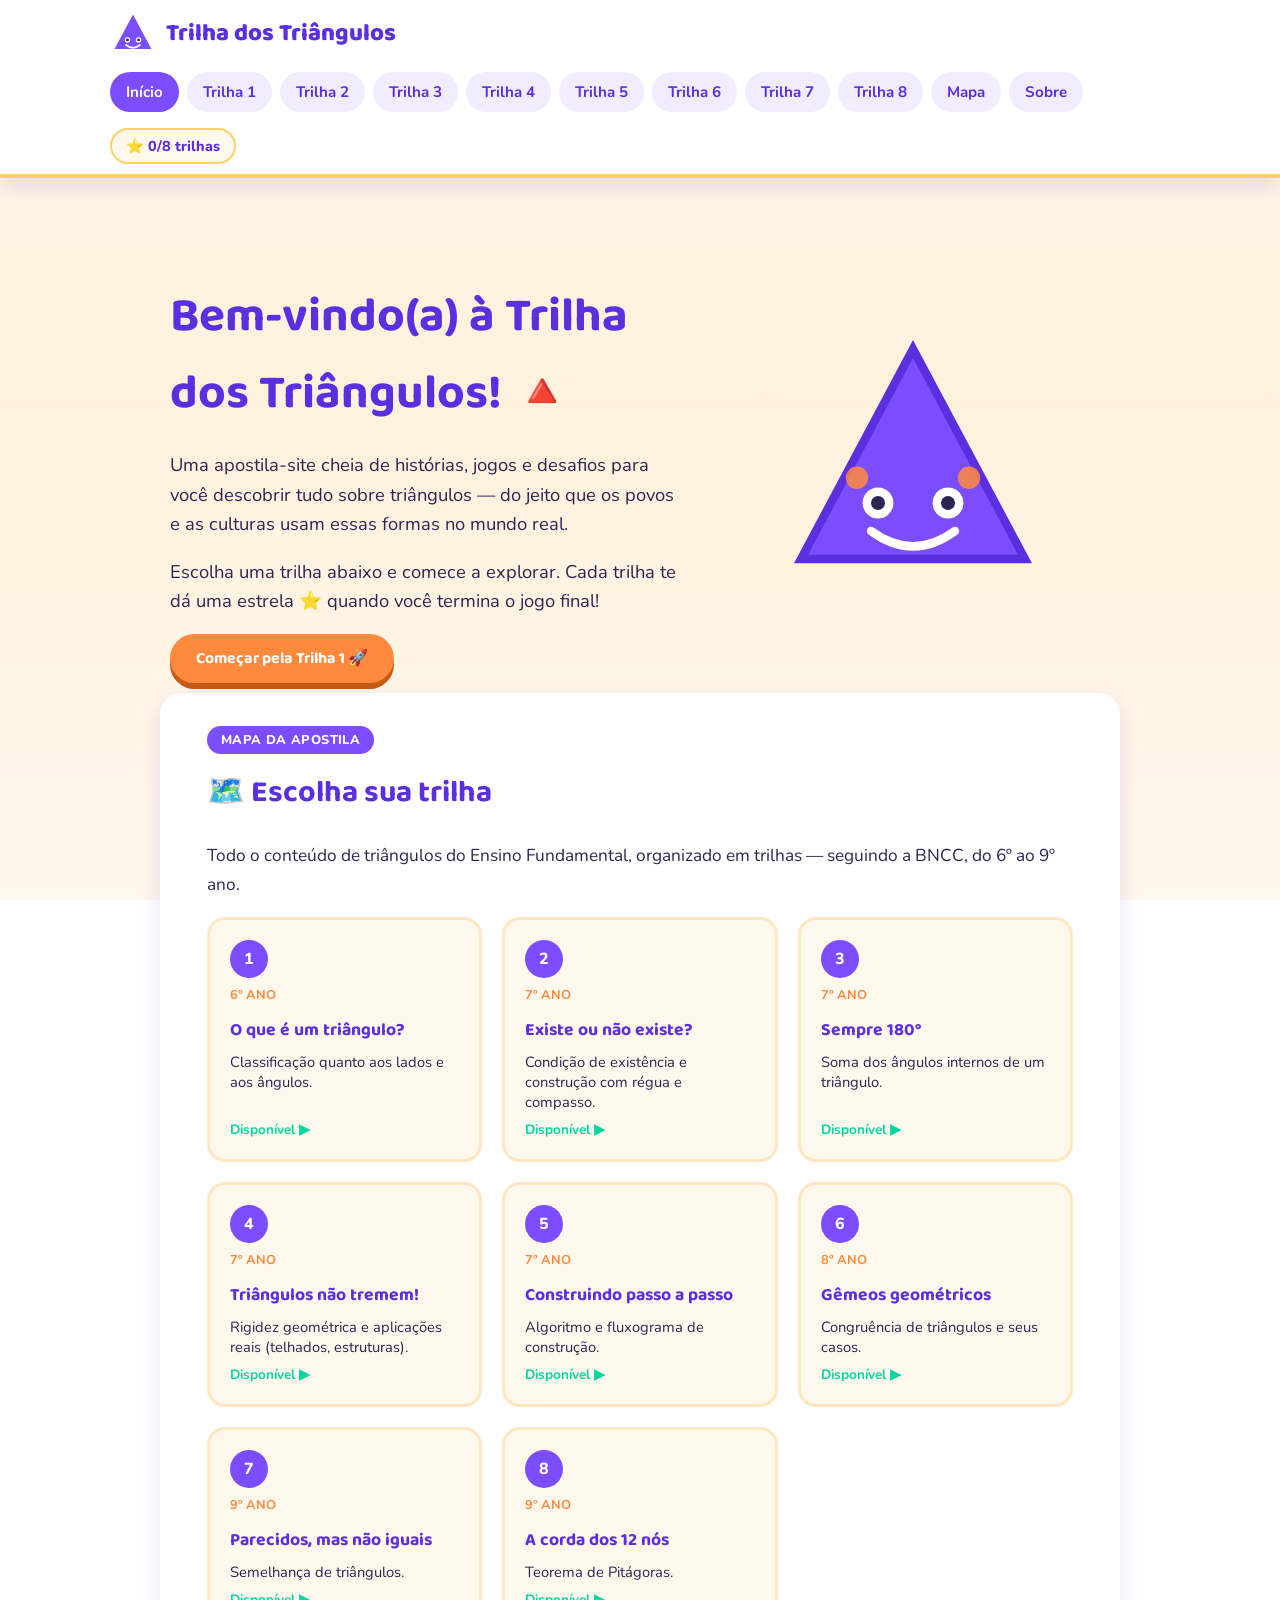
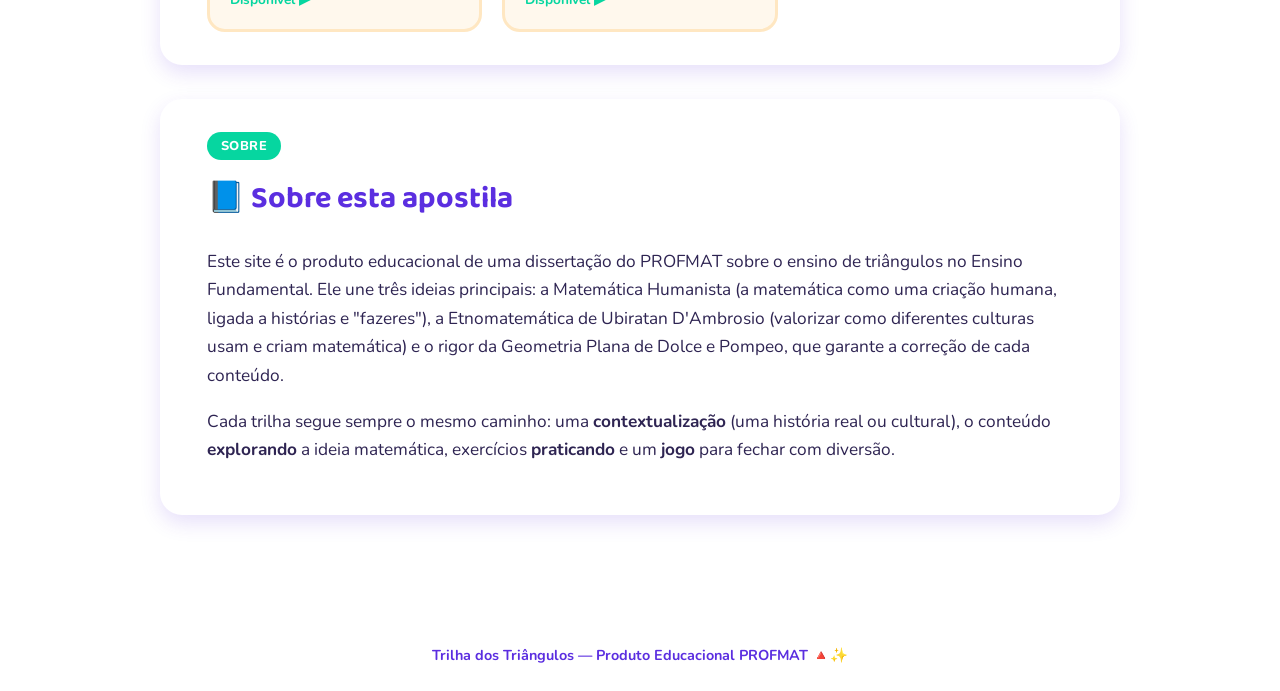
==== index.html @ 0cc456bc "Add files via upload" ====
<!DOCTYPE html>
<html lang="pt-BR">
<head>
<meta charset="UTF-8">
<meta name="viewport" content="width=device-width, initial-scale=1.0">
<title>Trilha dos Triângulos</title>
<link rel="stylesheet" href="style.css">
</head>
<body>

<header class="site-header">
  <div class="header-inner">
    <a href="index.html" class="brand">
      <svg class="mascote" viewBox="0 0 100 100"><polygon points="50,10 90,85 10,85" fill="#7C4DFF"/><circle cx="38" cy="65" r="6" fill="#fff"/><circle cx="62" cy="65" r="6" fill="#fff"/><circle cx="38" cy="65" r="3" fill="#2E2452"/><circle cx="62" cy="65" r="3" fill="#2E2452"/><path d="M35 76 Q50 88 65 76" stroke="#fff" stroke-width="4" fill="none" stroke-linecap="round"/></svg>
      Trilha dos Triângulos
    </a>
    <nav class="main-nav">
      <a href="index.html" class="active">Início</a>
      <a href="trilha1.html">Trilha 1</a>
      <a href="trilha2.html">Trilha 2</a>
      <a href="trilha3.html">Trilha 3</a>
      <a href="trilha4.html">Trilha 4</a>
      <a href="trilha5.html">Trilha 5</a>
      <a href="trilha6.html">Trilha 6</a>
      <a href="trilha7.html">Trilha 7</a>
      <a href="trilha8.html">Trilha 8</a>
      <a href="#mapa">Mapa</a>
      <a href="#sobre">Sobre</a>
    </nav>
    <div class="progresso-pill" data-progresso-pill>⭐ 0/8 trilhas</div>
  </div>
</header>

<main class="container">

  <section class="hero">
    <div class="hero-text">
      <h1>Bem-vindo(a) à Trilha dos Triângulos! 🔺</h1>
      <p class="lead">Uma apostila-site cheia de histórias, jogos e desafios para você descobrir tudo sobre triângulos — do jeito que os povos e as culturas usam essas formas no mundo real.</p>
      <p class="lead">Escolha uma trilha abaixo e comece a explorar. Cada trilha te dá uma estrela ⭐ quando você termina o jogo final!</p>
      <a href="trilha1.html" class="btn laranja">Começar pela Trilha 1 🚀</a>
    </div>
    <div class="hero-mascote">
      <svg viewBox="0 0 200 200">
        <polygon points="100,20 180,170 20,170" fill="#7C4DFF"/>
        <polygon points="100,20 180,170 20,170" fill="none" stroke="#5B2EE0" stroke-width="6"/>
        <circle cx="75" cy="130" r="11" fill="#fff"/>
        <circle cx="125" cy="130" r="11" fill="#fff"/>
        <circle cx="75" cy="130" r="5" fill="#2E2452"/>
        <circle cx="125" cy="130" r="5" fill="#2E2452"/>
        <path d="M70 150 Q100 172 130 150" stroke="#fff" stroke-width="6" fill="none" stroke-linecap="round"/>
        <circle cx="60" cy="112" r="8" fill="#FF8A3D" opacity="0.85"/>
        <circle cx="140" cy="112" r="8" fill="#FF8A3D" opacity="0.85"/>
      </svg>
    </div>
  </section>

  <section class="section-card" id="mapa">
    <span class="tag roxo">MAPA DA APOSTILA</span>
    <h2>🗺️ Escolha sua trilha</h2>
    <p class="lead">Todo o conteúdo de triângulos do Ensino Fundamental, organizado em trilhas — seguindo a BNCC, do 6º ao 9º ano.</p>

    <div class="trilhas-grid">

      <a href="trilha1.html" class="trilha-card disponivel" style="text-decoration:none;">
        <div class="num">1</div>
        <span class="serie">6º ANO</span>
        <h3>O que é um triângulo?</h3>
        <p>Classificação quanto aos lados e aos ângulos.</p>
        <span class="status" data-trilha-status="trilha1">Disponível ▶</span>
      </a>

      <a href="trilha2.html" class="trilha-card disponivel" style="text-decoration:none;">
        <div class="num">2</div>
        <span class="serie">7º ANO</span>
        <h3>Existe ou não existe?</h3>
        <p>Condição de existência e construção com régua e compasso.</p>
        <span class="status" data-trilha-status="trilha2">Disponível ▶</span>
      </a>

      <a href="trilha3.html" class="trilha-card disponivel" style="text-decoration:none;">
        <div class="num">3</div>
        <span class="serie">7º ANO</span>
        <h3>Sempre 180°</h3>
        <p>Soma dos ângulos internos de um triângulo.</p>
        <span class="status" data-trilha-status="trilha3">Disponível ▶</span>
      </a>

      <a href="trilha4.html" class="trilha-card disponivel" style="text-decoration:none;">
        <div class="num">4</div>
        <span class="serie">7º ANO</span>
        <h3>Triângulos não tremem!</h3>
        <p>Rigidez geométrica e aplicações reais (telhados, estruturas).</p>
        <span class="status" data-trilha-status="trilha4">Disponível ▶</span>
      </a>

      <a href="trilha5.html" class="trilha-card disponivel" style="text-decoration:none;">
        <div class="num">5</div>
        <span class="serie">7º ANO</span>
        <h3>Construindo passo a passo</h3>
        <p>Algoritmo e fluxograma de construção.</p>
        <span class="status" data-trilha-status="trilha5">Disponível ▶</span>
      </a>

      <a href="trilha6.html" class="trilha-card disponivel" style="text-decoration:none;">
        <div class="num">6</div>
        <span class="serie">8º ANO</span>
        <h3>Gêmeos geométricos</h3>
        <p>Congruência de triângulos e seus casos.</p>
        <span class="status" data-trilha-status="trilha6">Disponível ▶</span>
      </a>

      <a href="trilha7.html" class="trilha-card disponivel" style="text-decoration:none;">
        <div class="num">7</div>
        <span class="serie">9º ANO</span>
        <h3>Parecidos, mas não iguais</h3>
        <p>Semelhança de triângulos.</p>
        <span class="status" data-trilha-status="trilha7">Disponível ▶</span>
      </a>

      <a href="trilha8.html" class="trilha-card disponivel" style="text-decoration:none;">
        <div class="num">8</div>
        <span class="serie">9º ANO</span>
        <h3>A corda dos 12 nós</h3>
        <p>Teorema de Pitágoras.</p>
        <span class="status" data-trilha-status="trilha8">Disponível ▶</span>
      </a>

    </div>
  </section>

  <section class="section-card" id="sobre">
    <span class="tag verde">SOBRE</span>
    <h2>📘 Sobre esta apostila</h2>
    <p class="lead">Este site é o produto educacional de uma dissertação do PROFMAT sobre o ensino de triângulos no Ensino Fundamental. Ele une três ideias principais: a Matemática Humanista (a matemática como uma criação humana, ligada a histórias e "fazeres"), a Etnomatemática de Ubiratan D'Ambrosio (valorizar como diferentes culturas usam e criam matemática) e o rigor da Geometria Plana de Dolce e Pompeo, que garante a correção de cada conteúdo.</p>
    <p class="lead">Cada trilha segue sempre o mesmo caminho: uma <strong>contextualização</strong> (uma história real ou cultural), o conteúdo <strong>explorando</strong> a ideia matemática, exercícios <strong>praticando</strong> e um <strong>jogo</strong> para fechar com diversão.</p>
  </section>

</main>

<footer class="site-footer">
  Trilha dos Triângulos — Produto Educacional PROFMAT 🔺✨
</footer>

<script src="script.js"></script>
</body>
</html>
---- style.css ----
/* ===== Trilha dos Triângulos — folha de estilo compartilhada ===== */
@import url('https://fonts.googleapis.com/css2?family=Baloo+2:wght@500;600;700;800&family=Nunito:wght@400;600;700;800&display=swap');

:root{
  --roxo: #7C4DFF;
  --roxo-escuro: #5B2EE0;
  --laranja: #FF8A3D;
  --amarelo: #FFD166;
  --verde: #06D6A0;
  --rosa: #FF6B9D;
  --azul: #4FC3F7;
  --creme: #FFF8ED;
  --texto: #2E2452;
  --branco: #FFFFFF;
  --sombra: 0 8px 20px rgba(92, 46, 224, 0.15);
  --radius: 22px;
}

*{ box-sizing: border-box; }

html{ scroll-behavior: smooth; }

body{
  margin:0;
  font-family: 'Nunito', sans-serif;
  color: var(--texto);
  background: linear-gradient(180deg, #FFF8ED 0%, #FFF1DC 400px, #FFF8ED 900px);
  background-attachment: fixed;
  min-height:100vh;
}

h1,h2,h3, .brand, .btn, .badge, .tab{
  font-family: 'Baloo 2', cursive;
}

img, svg{ max-width:100%; display:block; }

a{ color: inherit; text-decoration: none; }

/* ---------- Header / Nav ---------- */
.site-header{
  position: sticky; top:0; z-index: 50;
  background: var(--branco);
  border-bottom: 4px solid var(--amarelo);
  box-shadow: var(--sombra);
}
.header-inner{
  max-width: 1100px; margin:0 auto;
  display:flex; align-items:center; justify-content:space-between;
  padding: 10px 20px; gap: 16px; flex-wrap: wrap;
}
.brand{
  display:flex; align-items:center; gap:10px;
  font-size: 1.5rem; font-weight:800; color: var(--roxo-escuro);
}
.brand .mascote{ width:46px; height:46px; }

.main-nav{ display:flex; gap:8px; flex-wrap: wrap; }
.main-nav a{
  padding:8px 14px; border-radius: 999px; font-weight:700; font-size:0.95rem;
  color: var(--roxo-escuro); background: #F1ECFF; transition: all .15s ease;
  border: 2px solid transparent;
}
.main-nav a:hover{ background: var(--roxo); color:#fff; transform: translateY(-2px); }
.main-nav a.active{ background: var(--roxo); color:#fff; }

/* progress pill */
.progresso-pill{
  display:flex; align-items:center; gap:8px;
  background: var(--creme); border:2px solid var(--amarelo);
  padding: 6px 14px; border-radius: 999px; font-weight:800; font-size:0.9rem;
  color: var(--roxo-escuro);
}

/* ---------- Layout helpers ---------- */
.container{ max-width: 1000px; margin: 0 auto; padding: 30px 20px 70px; }

.section-card{
  background: var(--branco);
  border-radius: var(--radius);
  box-shadow: var(--sombra);
  padding: 30px clamp(18px, 4vw, 44px);
  margin-bottom: 34px;
  position: relative;
  border: 3px solid #fff;
}

.tag{
  display:inline-block; padding: 5px 14px; border-radius:999px;
  font-weight:800; font-size:0.8rem; letter-spacing:.03em;
  margin-bottom:14px; color:#fff;
}
.tag.roxo{ background: var(--roxo); }
.tag.laranja{ background: var(--laranja); }
.tag.verde{ background: var(--verde); }
.tag.rosa{ background: var(--rosa); }

.section-card h2{
  font-size: clamp(1.4rem, 3vw, 1.9rem);
  color: var(--roxo-escuro);
  margin-top:0;
  display:flex; align-items:center; gap:10px;
}

.lead{ font-size:1.08rem; line-height:1.65; }

/* ---------- Buttons ---------- */
.btn{
  display:inline-flex; align-items:center; gap:8px;
  background: var(--roxo); color:#fff; font-weight:700; font-size:1rem;
  padding: 12px 26px; border-radius: 999px; border:none; cursor:pointer;
  box-shadow: 0 6px 0 var(--roxo-escuro);
  transition: transform .1s ease;
}
.btn:hover{ transform: translateY(-2px); }
.btn:active{ transform: translateY(3px); box-shadow: 0 2px 0 var(--roxo-escuro); }
.btn.laranja{ background: var(--laranja); box-shadow: 0 6px 0 #C85A17; }
.btn.verde{ background: var(--verde); box-shadow: 0 6px 0 #039073; }
.btn:disabled, .btn.disabled{ background:#D8D3EA; box-shadow:0 6px 0 #b9b2d6; cursor:not-allowed; color:#8880ab; }

/* ---------- Hero (index) ---------- */
.hero{
  display:flex; align-items:center; gap: 30px; flex-wrap: wrap;
  padding: 30px 10px 10px;
}
.hero-text{ flex: 1 1 380px; }
.hero-text h1{ font-size: clamp(2rem, 5vw, 3rem); color: var(--roxo-escuro); margin-bottom: 10px;}
.hero-text p{ font-size: 1.15rem; line-height:1.6; }
.hero-mascote{ flex: 1 1 260px; text-align:center; }
.hero-mascote svg{ width: min(280px, 80%); margin: 0 auto; animation: float 3s ease-in-out infinite; }

@keyframes float{ 0%,100%{ transform: translateY(0);} 50%{ transform: translateY(-14px);} }

/* ---------- Trilhas grid (index) ---------- */
.trilhas-grid{
  display:grid; grid-template-columns: repeat(auto-fit, minmax(230px,1fr)); gap: 20px;
}
.trilha-card{
  background: var(--creme); border-radius: 18px; padding: 20px; border: 3px solid #FFE7C2;
  transition: transform .15s ease, box-shadow .15s ease;
  display:flex; flex-direction:column; gap:8px; min-height: 190px;
}
.trilha-card.disponivel{ cursor:pointer; }
.trilha-card.disponivel:hover{ transform: translateY(-5px) rotate(-1deg); box-shadow: var(--sombra); }
.trilha-card .num{
  width:38px;height:38px;border-radius:50%; background: var(--roxo); color:#fff;
  display:flex; align-items:center; justify-content:center; font-weight:800;
}
.trilha-card.bloqueada .num{ background:#C9C2E6; }
.trilha-card h3{ margin:4px 0 0; font-size:1.1rem; color: var(--roxo-escuro); }
.trilha-card .serie{ font-size:0.8rem; font-weight:700; color: var(--laranja); }
.trilha-card p{ font-size:0.92rem; margin:0; flex:1; }
.trilha-card .status{ font-size:0.85rem; font-weight:700; }
.trilha-card.bloqueada{ opacity:0.65; }
.trilha-card.bloqueada .status{ color:#9a92c2; }
.trilha-card.disponivel .status{ color: var(--verde); }

/* ---------- Contextualização ---------- */
.contexto-flex{ display:flex; gap: 26px; align-items:center; flex-wrap: wrap-reverse; }
.contexto-flex .imagem{ flex: 1 1 280px; }
.contexto-flex .texto{ flex: 2 1 340px; }
.balaozinho{
  background: #F1ECFF; border-radius: 16px; padding: 14px 18px; margin-top: 14px;
  font-weight: 700; color: var(--roxo-escuro); border-left: 6px solid var(--roxo);
}

/* ---------- Classificação examples ---------- */
.exemplos-grid{
  display:grid; grid-template-columns: repeat(auto-fit, minmax(150px,1fr)); gap: 18px; margin: 18px 0;
}
.exemplo-card{
  text-align:center; background: var(--creme); border-radius: 16px; padding: 14px; border:2px solid #FFE7C2;
}
.exemplo-card .nome{ font-weight:800; color: var(--roxo-escuro); margin-top:6px; }
.exemplo-card .desc{ font-size:0.85rem; }

/* ---------- Praticando (quiz) ---------- */
.quiz-item{ margin-bottom: 22px; }
.quiz-pergunta{ font-weight:800; margin-bottom:10px; }
.quiz-opcoes{ display:flex; gap:10px; flex-wrap: wrap; }
.quiz-opcao{
  padding:10px 18px; border-radius:14px; border:3px solid #E4DEFB; background:#fff; cursor:pointer;
  font-weight:700; font-family:'Nunito',sans-serif; transition: all .12s ease;
}
.quiz-opcao:hover{ border-color: var(--roxo); }
.quiz-opcao.certo{ background: var(--verde); border-color: var(--verde); color:#fff; }
.quiz-opcao.errado{ background: var(--rosa); border-color: var(--rosa); color:#fff; }
.quiz-feedback{ font-weight:800; margin-top:8px; min-height:1.3em; }

/* ---------- Jogo ---------- */
.jogo-wrap{
  background: linear-gradient(135deg, #F1ECFF, #FFF3E0);
  border-radius: 20px; padding: 24px; border: 3px dashed var(--roxo);
}
.jogo-placar{
  display:flex; justify-content:space-between; align-items:center; flex-wrap:wrap; gap:10px;
  margin-bottom: 16px; font-weight:800; color: var(--roxo-escuro);
}
.jogo-placar span.valor{ color: var(--laranja); font-size:1.2rem; }
.jogo-triangulo-area{
  display:flex; justify-content:center; margin: 10px auto 18px;
}
.jogo-triangulo-area svg{ width: 220px; }
.jogo-botoes{ display:flex; gap:10px; justify-content:center; flex-wrap: wrap; }
.jogo-botoes button{
  padding: 10px 16px; border-radius: 12px; border:none; font-weight:800; cursor:pointer;
  background: #fff; border: 3px solid var(--roxo); color: var(--roxo-escuro);
  font-family:'Baloo 2',cursive; transition: all .12s ease;
}
.jogo-botoes button:hover{ background: var(--roxo); color:#fff; transform: scale(1.05); }
.jogo-mensagem{ text-align:center; font-weight:800; margin-top:14px; min-height: 1.4em; font-size:1.05rem; }
.jogo-fim{ text-align:center; }

/* ---------- Footer ---------- */
.site-footer{
  text-align:center; padding: 26px 20px; color: var(--roxo-escuro); font-weight:700; font-size:0.9rem;
}

/* ---------- misc ---------- */
.emoji{ font-size: 1.3em; }
.center{ text-align:center; }

@media (max-width: 600px){
  .main-nav{ display:none; }
}
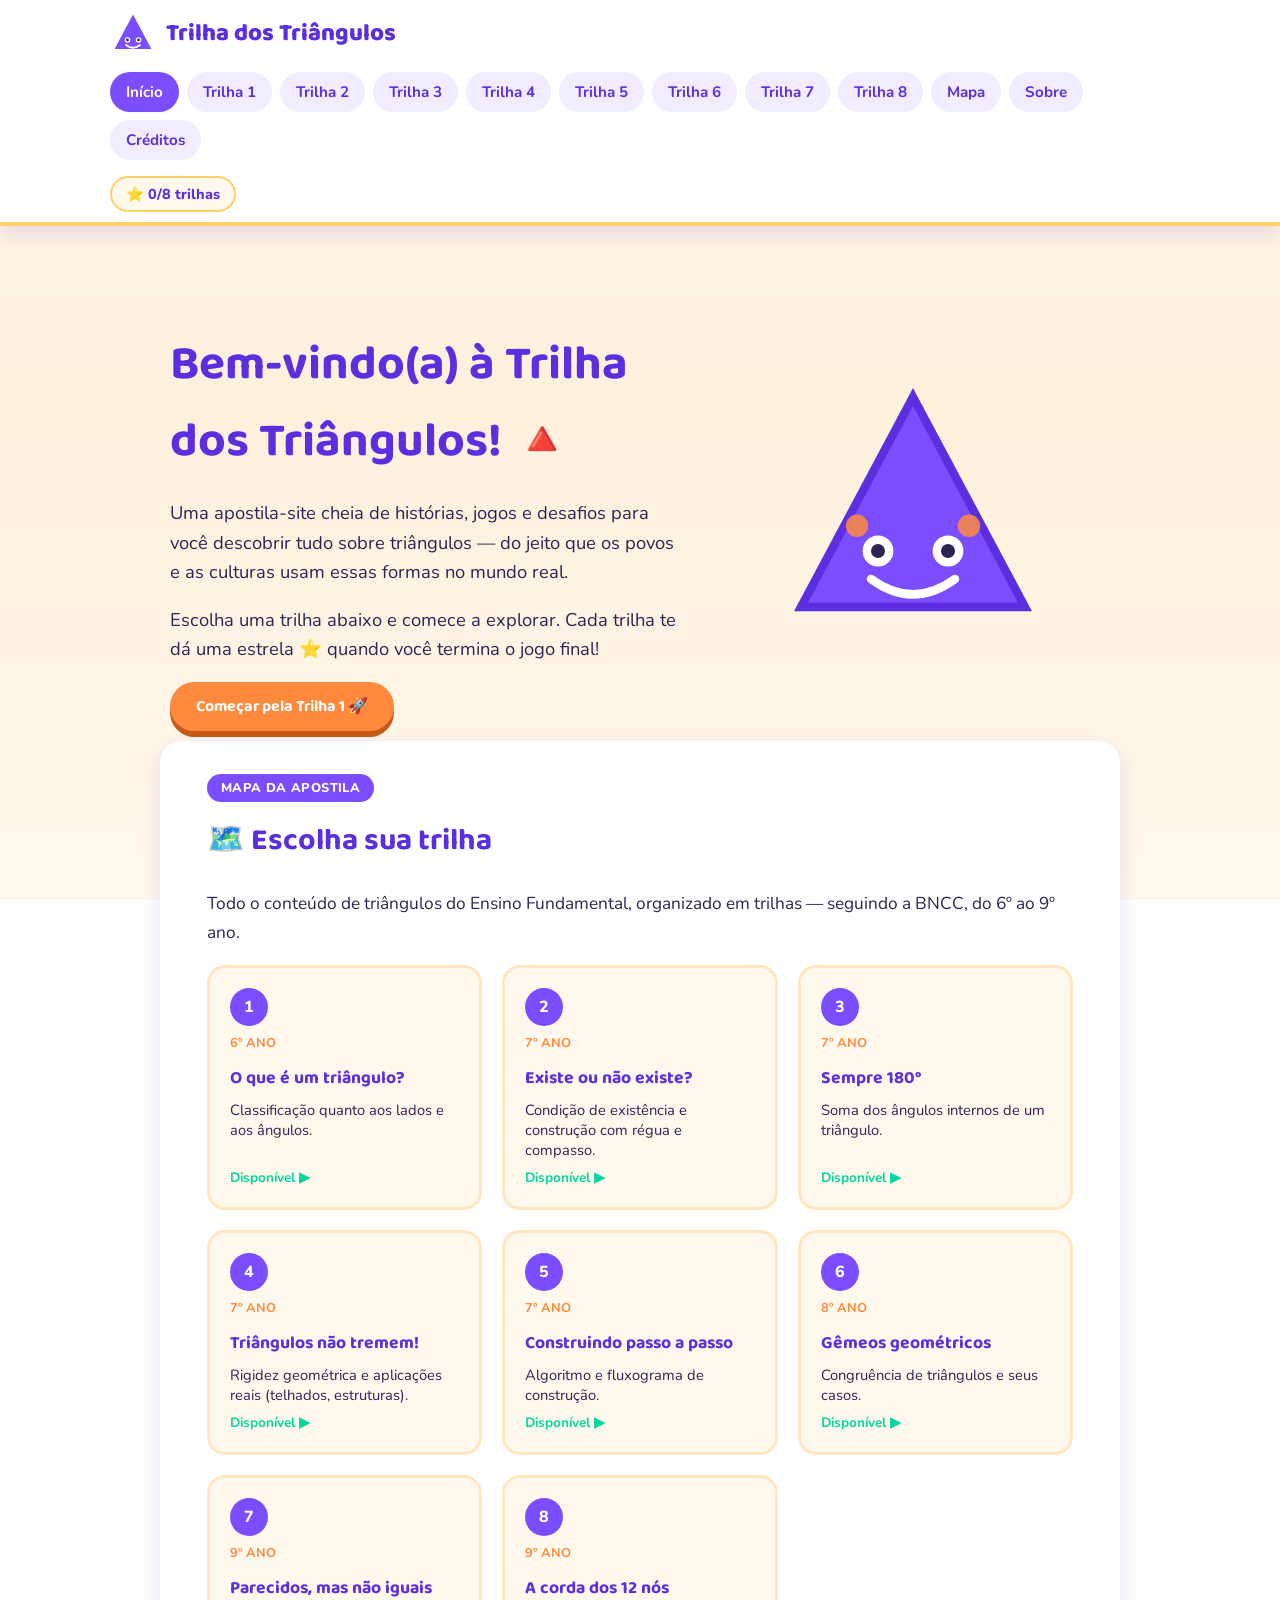
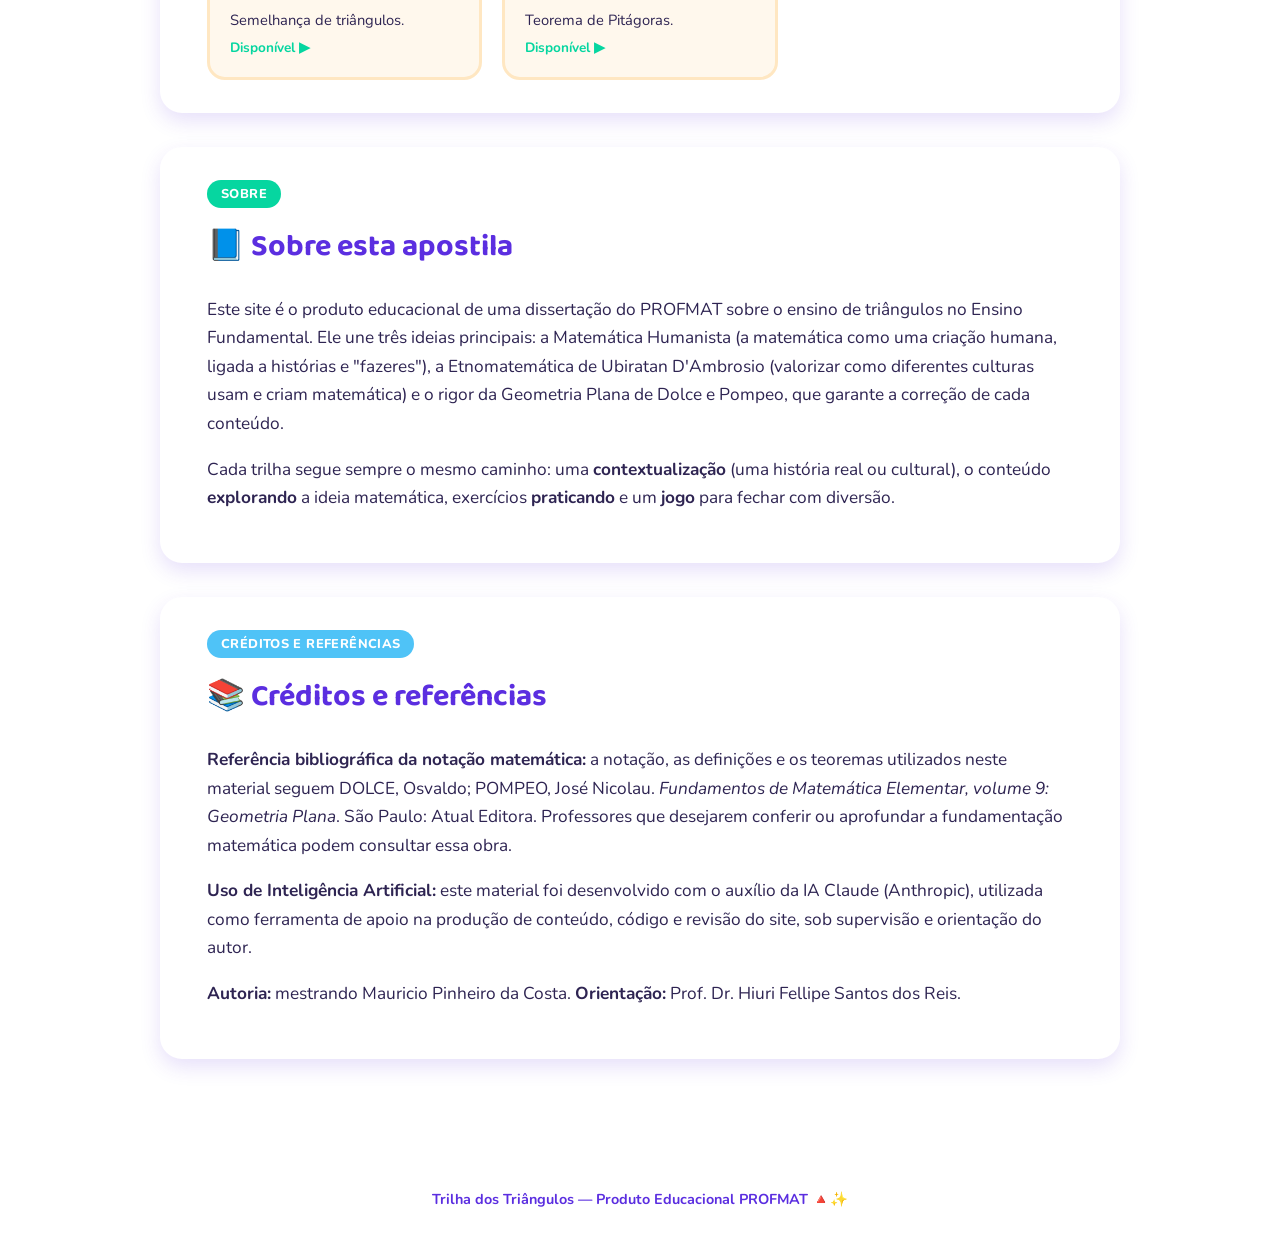
==== commit ddd55cfc: "Adiciona secao de creditos, referencias e autoria no index" ====
--- a/index.html
+++ b/index.html
@@ -26,6 +26,7 @@
       <a href="trilha8.html">Trilha 8</a>
       <a href="#mapa">Mapa</a>
       <a href="#sobre">Sobre</a>
+      <a href="#creditos">Créditos</a>
     </nav>
     <div class="progresso-pill" data-progresso-pill>⭐ 0/8 trilhas</div>
   </div>
@@ -136,6 +137,14 @@
     <p class="lead">Cada trilha segue sempre o mesmo caminho: uma <strong>contextualização</strong> (uma história real ou cultural), o conteúdo <strong>explorando</strong> a ideia matemática, exercícios <strong>praticando</strong> e um <strong>jogo</strong> para fechar com diversão.</p>
   </section>
 
+  <section class="section-card" id="creditos">
+    <span class="tag azul">CRÉDITOS E REFERÊNCIAS</span>
+    <h2>📚 Créditos e referências</h2>
+    <p class="lead"><strong>Referência bibliográfica da notação matemática:</strong> a notação, as definições e os teoremas utilizados neste material seguem DOLCE, Osvaldo; POMPEO, José Nicolau. <em>Fundamentos de Matemática Elementar, volume 9: Geometria Plana</em>. São Paulo: Atual Editora. Professores que desejarem conferir ou aprofundar a fundamentação matemática podem consultar essa obra.</p>
+    <p class="lead"><strong>Uso de Inteligência Artificial:</strong> este material foi desenvolvido com o auxílio da IA Claude (Anthropic), utilizada como ferramenta de apoio na produção de conteúdo, código e revisão do site, sob supervisão e orientação do autor.</p>
+    <p class="lead"><strong>Autoria:</strong> mestrando Mauricio Pinheiro da Costa. <strong>Orientação:</strong> Prof. Dr. Hiuri Fellipe Santos dos Reis.</p>
+  </section>
+
 </main>
 
 <footer class="site-footer">
--- a/style.css
+++ b/style.css
@@ -223,3 +223,92 @@
 @media (max-width: 600px){
   .main-nav{ display:none; }
 }
+
+/* ===== Adições — exercícios extras da Trilha 1 ===== */
+.tag.azul{ background: var(--azul); }
+
+/* ---------- Applet interativo (arraste) ---------- */
+.applet-card{
+  background: var(--creme); border-radius: 18px; padding: 20px 20px 24px; border: 2px solid #FFE7C2;
+  margin-top: 18px;
+}
+.applet-readout{
+  display:grid; grid-template-columns: repeat(3,1fr); gap:1px; background:#FFE7C2;
+  border:1px solid #FFE7C2; margin-top:14px; border-radius: 10px; overflow:hidden;
+}
+.ro-cell{ background:#fff; padding:9px 8px; text-align:center; }
+.ro-cell .k{ display:block; color:#8880ab; font-size:0.7rem; text-transform:uppercase; letter-spacing:.04em; margin-bottom:3px; font-weight:700; }
+.ro-cell .v{ font-weight:800; font-size:0.95rem; color: var(--roxo-escuro); }
+.badges{ display:flex; gap:8px; margin-top:12px; flex-wrap:wrap; }
+.badge{
+  font-size:0.85rem; font-weight:800; padding:6px 14px; border-radius:999px;
+  border:2px solid var(--roxo); color: var(--roxo-escuro); background:#fff;
+}
+.badge.on{ background: var(--roxo); border-color: var(--roxo); color:#fff; }
+.badge.on.aviso{ background: var(--rosa); border-color: var(--rosa); }
+.hint{ font-size:0.85rem; color:#8880ab; margin-top:10px; }
+.handle{ cursor:grab; }
+.handle:active{ cursor:grabbing; }
+
+/* ---------- Missões / atividade ---------- */
+.tasks{ display:flex; flex-direction:column; gap:10px; margin-top:18px; }
+.task{
+  display:flex; align-items:flex-start; gap:12px; padding:13px 16px; border:2px solid #FFE7C2;
+  background:#fff; border-radius:14px; transition: background .2s ease, border-color .2s ease;
+}
+.task.done{ background:#E3FBF3; border-color: var(--verde); }
+.task-check{
+  width:22px; height:22px; border:2px solid var(--roxo); border-radius:50%; flex:none; margin-top:2px;
+  display:flex; align-items:center; justify-content:center; font-size:13px; color:transparent; font-weight:800;
+}
+.task.done .task-check{ background: var(--verde); border-color: var(--verde); color:#fff; }
+.task-text strong{ display:block; font-size:0.95rem; color: var(--roxo-escuro); }
+.task-text span{ font-size:0.85rem; }
+
+.numeric-tester{
+  margin-top:22px; padding:18px; border:2px dashed var(--roxo); border-radius:16px;
+}
+.nt-row{ display:flex; gap:10px; flex-wrap:wrap; align-items:flex-end; margin-top:10px; }
+.nt-field label{ display:block; font-weight:700; font-size:0.75rem; text-transform:uppercase; color:#8880ab; margin-bottom:4px; }
+.nt-field input{
+  width:76px; font-size:1rem; padding:8px; border:2px solid var(--roxo); border-radius:10px; font-family:'Nunito',sans-serif;
+}
+.nt-result{ margin-top:14px; font-weight:700; min-height:20px; }
+.nt-result.ok{ color: #039073; }
+.nt-result.bad{ color: var(--rosa); }
+
+/* ---------- Desafio final ---------- */
+.challenge-card{
+  background: var(--texto); color: var(--creme); padding: 28px clamp(18px,4vw,34px); border-radius: var(--radius);
+}
+.challenge-card h3{ color:#fff; margin-top:0; }
+.insp-grid{ display:grid; grid-template-columns: repeat(auto-fit, minmax(180px,1fr)); gap:12px; margin: 20px 0; }
+.insp{ background: rgba(255,255,255,0.08); border:1px solid rgba(255,255,255,0.18); border-radius:12px; padding:14px; font-size:0.9rem; }
+.insp b{ display:block; color: var(--amarelo); margin-bottom:5px; }
+.quote{
+  font-style: italic; border-left:3px solid var(--amarelo); padding-left:16px; margin:18px 0; color:#EDE7FF;
+}
+.quote cite{ display:block; font-size:0.75rem; font-style:normal; opacity:.75; margin-top:6px; }
+textarea.reflect{
+  width:100%; min-height:120px; background: rgba(255,255,255,0.08); border:1px solid rgba(255,255,255,0.3);
+  border-radius:12px; color:#fff; padding:14px; font-family:'Nunito',sans-serif; font-size:1rem; resize:vertical; margin-top:8px;
+}
+textarea.reflect::placeholder{ color: rgba(255,255,255,0.45); }
+.challenge-actions{ display:flex; gap:10px; align-items:center; margin-top:12px; flex-wrap:wrap; }
+.save-note{ font-size:0.8rem; opacity:.75; }
+
+/* ---------- Autoavaliação ---------- */
+.assess-progress{ display:flex; align-items:center; gap:14px; margin-bottom:20px; }
+.assess-bar{ flex:1; height:10px; background:#F1ECFF; border-radius:6px; overflow:hidden; }
+.assess-bar-fill{ height:100%; width:0%; background: linear-gradient(90deg, var(--verde), var(--amarelo)); transition: width .3s ease; }
+.assess-pct{ font-weight:800; min-width:46px; text-align:right; color: var(--roxo-escuro); }
+.assess-item{
+  display:flex; justify-content:space-between; align-items:center; gap:14px; padding:12px 4px;
+  border-bottom:2px solid #F1ECFF; flex-wrap:wrap;
+}
+.assess-item:last-of-type{ border-bottom:none; }
+.assess-item-text{ font-size:0.92rem; max-width:60ch; }
+.stars{ display:flex; gap:3px; }
+.star-btn{ background:none; border:none; font-size:1.3rem; cursor:pointer; color:#E4DEFB; padding:2px; transition: color .1s ease; }
+.star-btn.filled{ color: var(--amarelo); }
+.assess-footer{ margin-top:16px; font-size:0.85rem; color:#8880ab; }
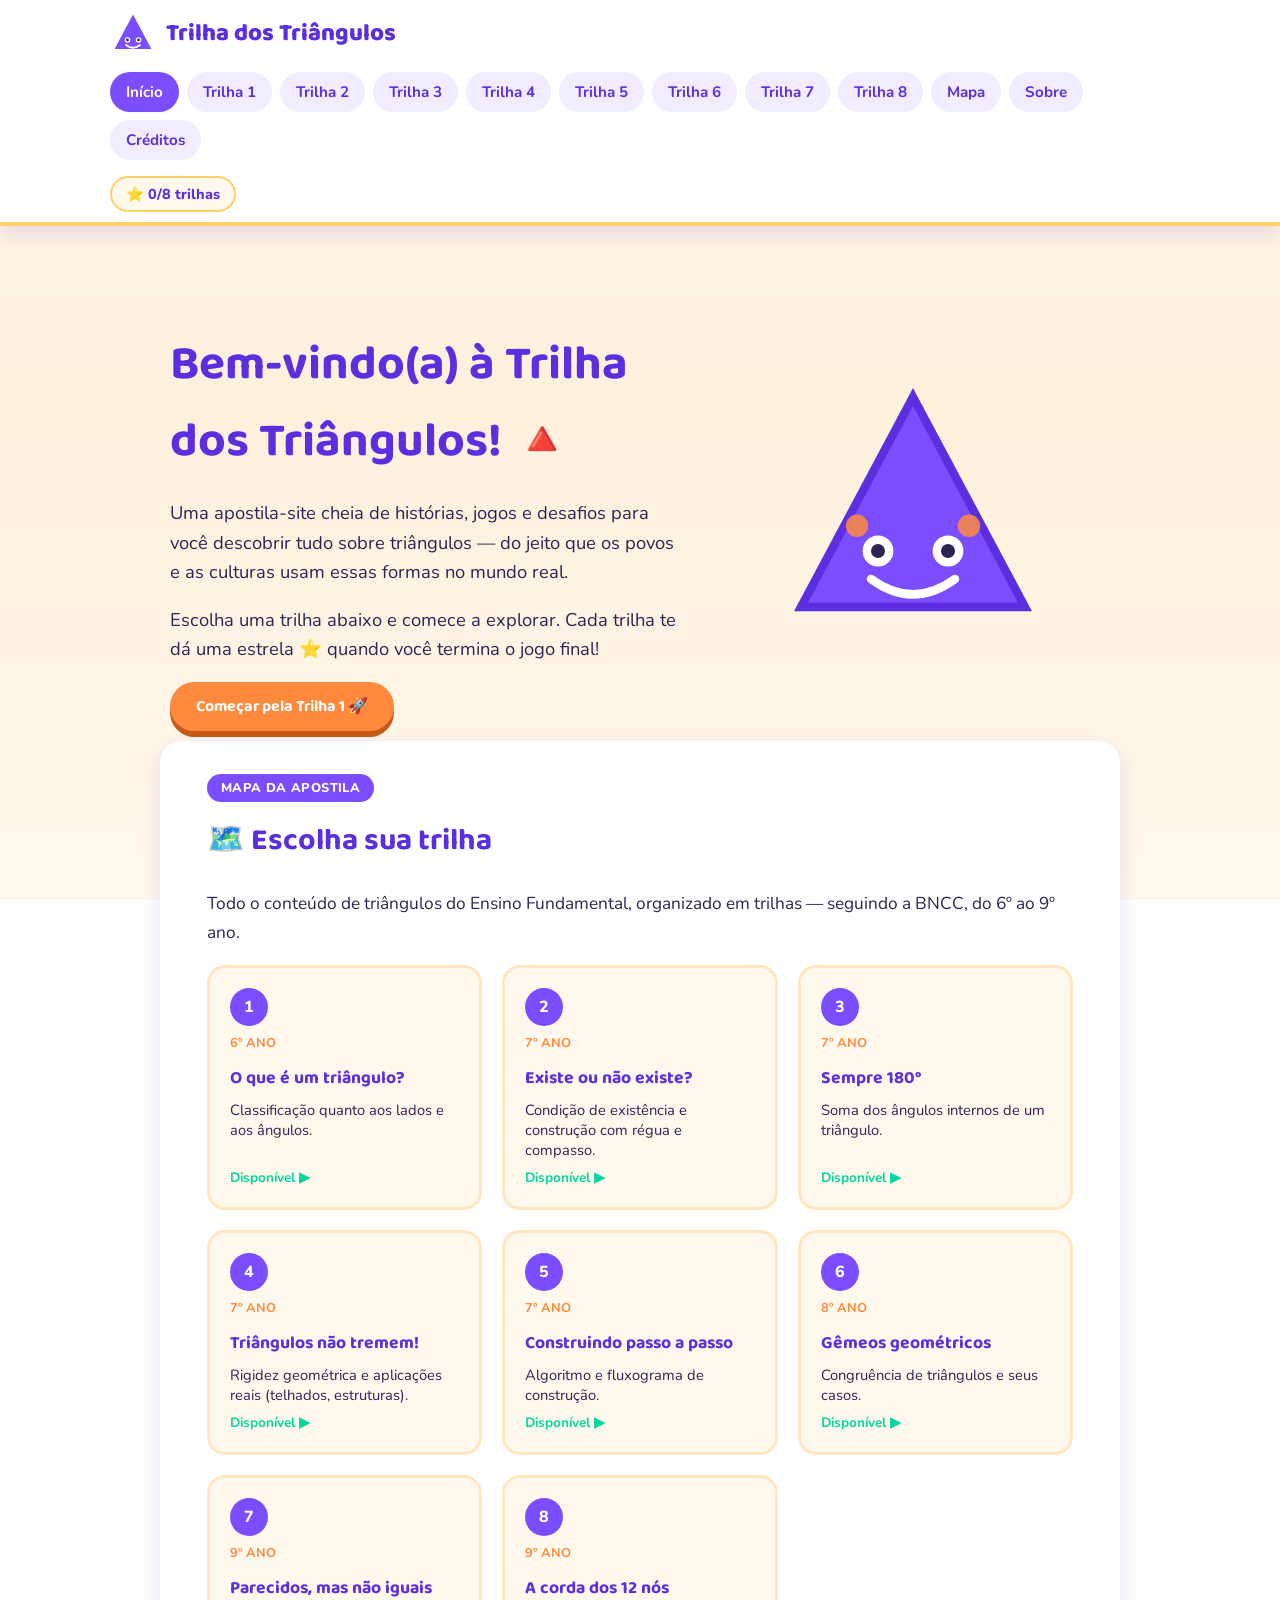
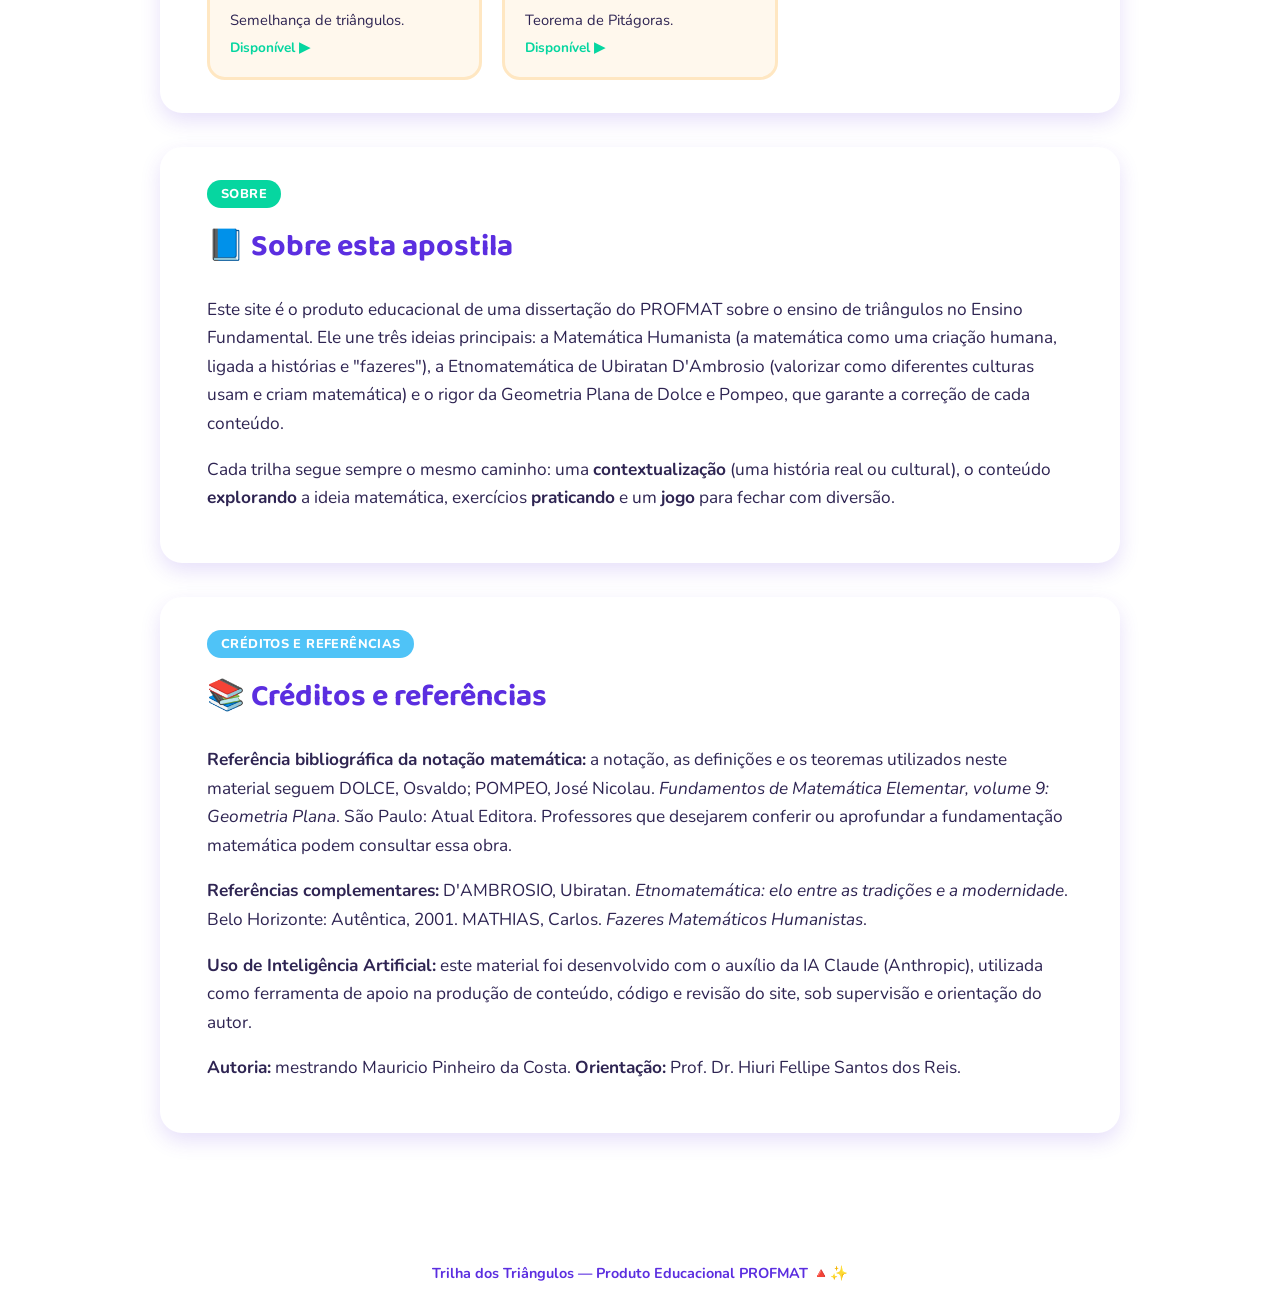
==== commit 8d5c6442: "Adiciona referencias complementares (D'Ambrosio e Mathias) na secao de creditos" ====
--- a/index.html
+++ b/index.html
@@ -141,6 +141,7 @@
     <span class="tag azul">CRÉDITOS E REFERÊNCIAS</span>
     <h2>📚 Créditos e referências</h2>
     <p class="lead"><strong>Referência bibliográfica da notação matemática:</strong> a notação, as definições e os teoremas utilizados neste material seguem DOLCE, Osvaldo; POMPEO, José Nicolau. <em>Fundamentos de Matemática Elementar, volume 9: Geometria Plana</em>. São Paulo: Atual Editora. Professores que desejarem conferir ou aprofundar a fundamentação matemática podem consultar essa obra.</p>
+    <p class="lead"><strong>Referências complementares:</strong> D'AMBROSIO, Ubiratan. <em>Etnomatemática: elo entre as tradições e a modernidade</em>. Belo Horizonte: Autêntica, 2001. MATHIAS, Carlos. <em>Fazeres Matemáticos Humanistas</em>.</p>
     <p class="lead"><strong>Uso de Inteligência Artificial:</strong> este material foi desenvolvido com o auxílio da IA Claude (Anthropic), utilizada como ferramenta de apoio na produção de conteúdo, código e revisão do site, sob supervisão e orientação do autor.</p>
     <p class="lead"><strong>Autoria:</strong> mestrando Mauricio Pinheiro da Costa. <strong>Orientação:</strong> Prof. Dr. Hiuri Fellipe Santos dos Reis.</p>
   </section>
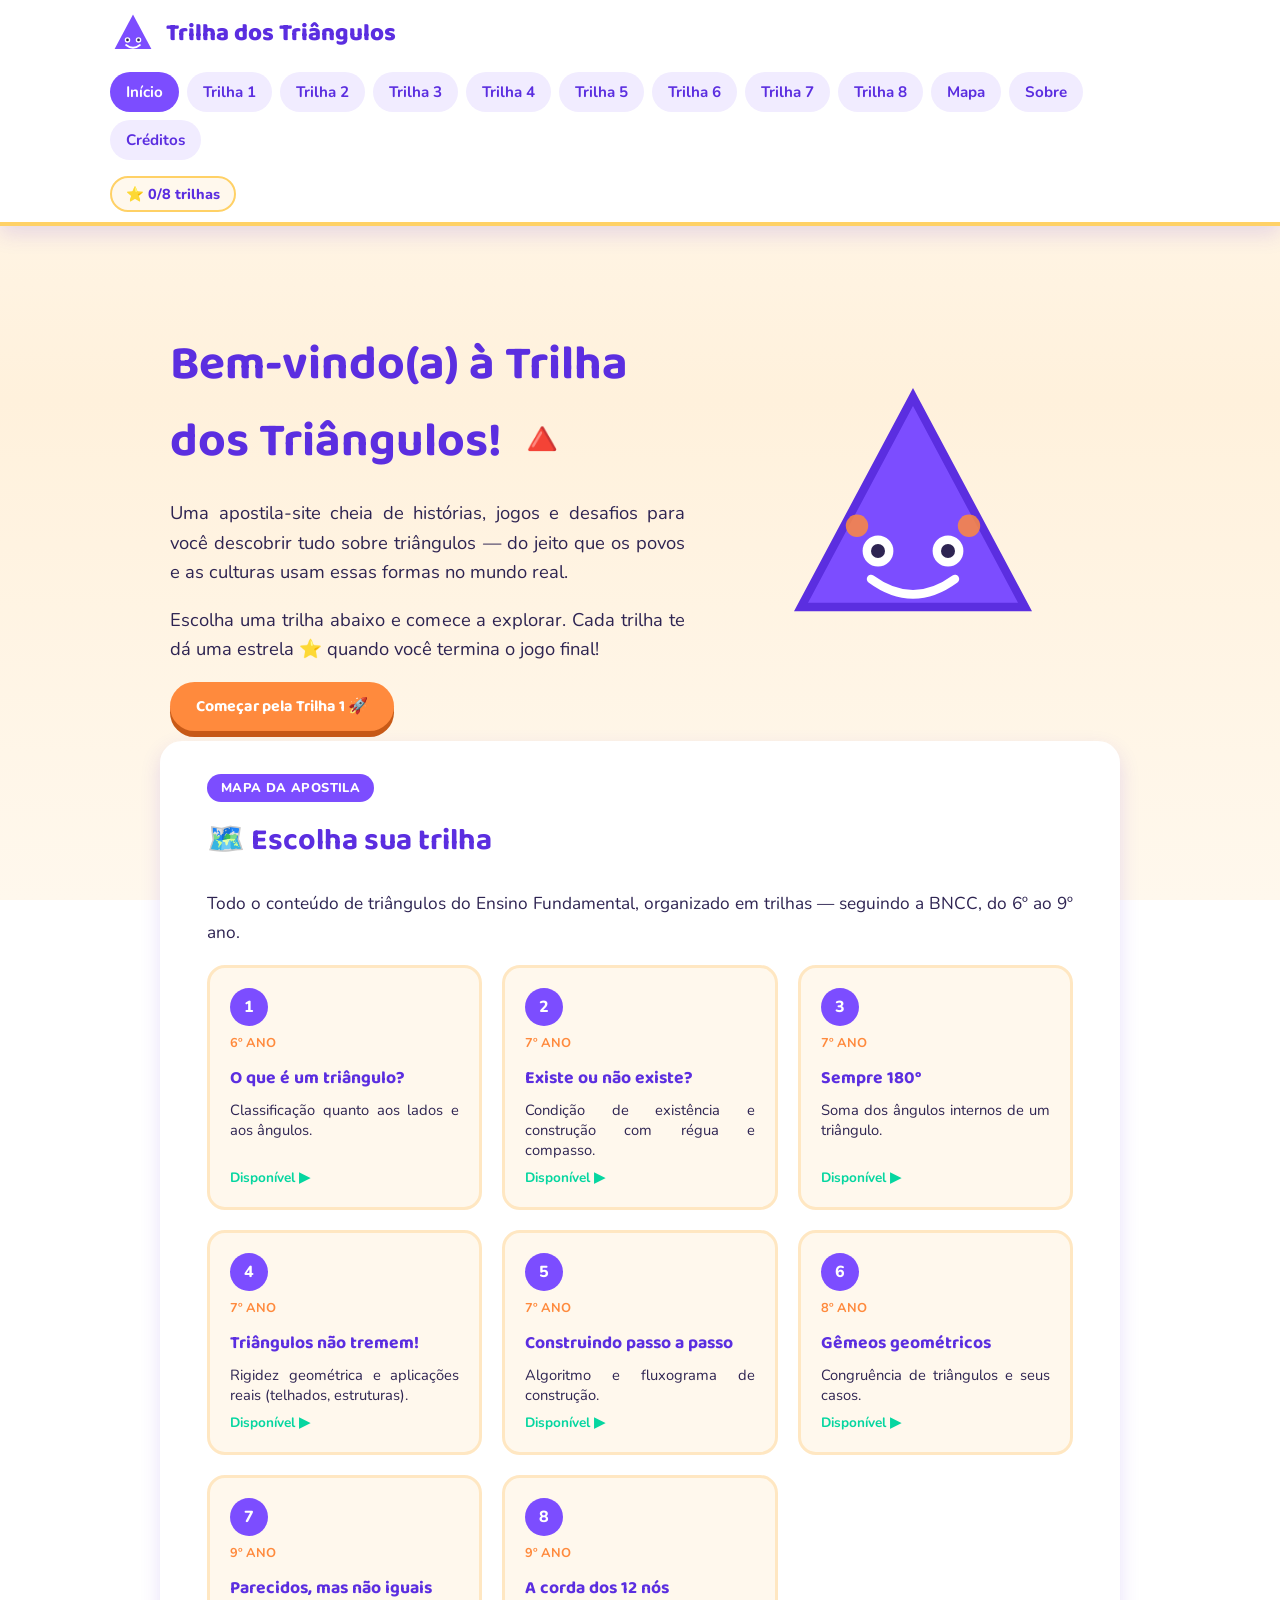
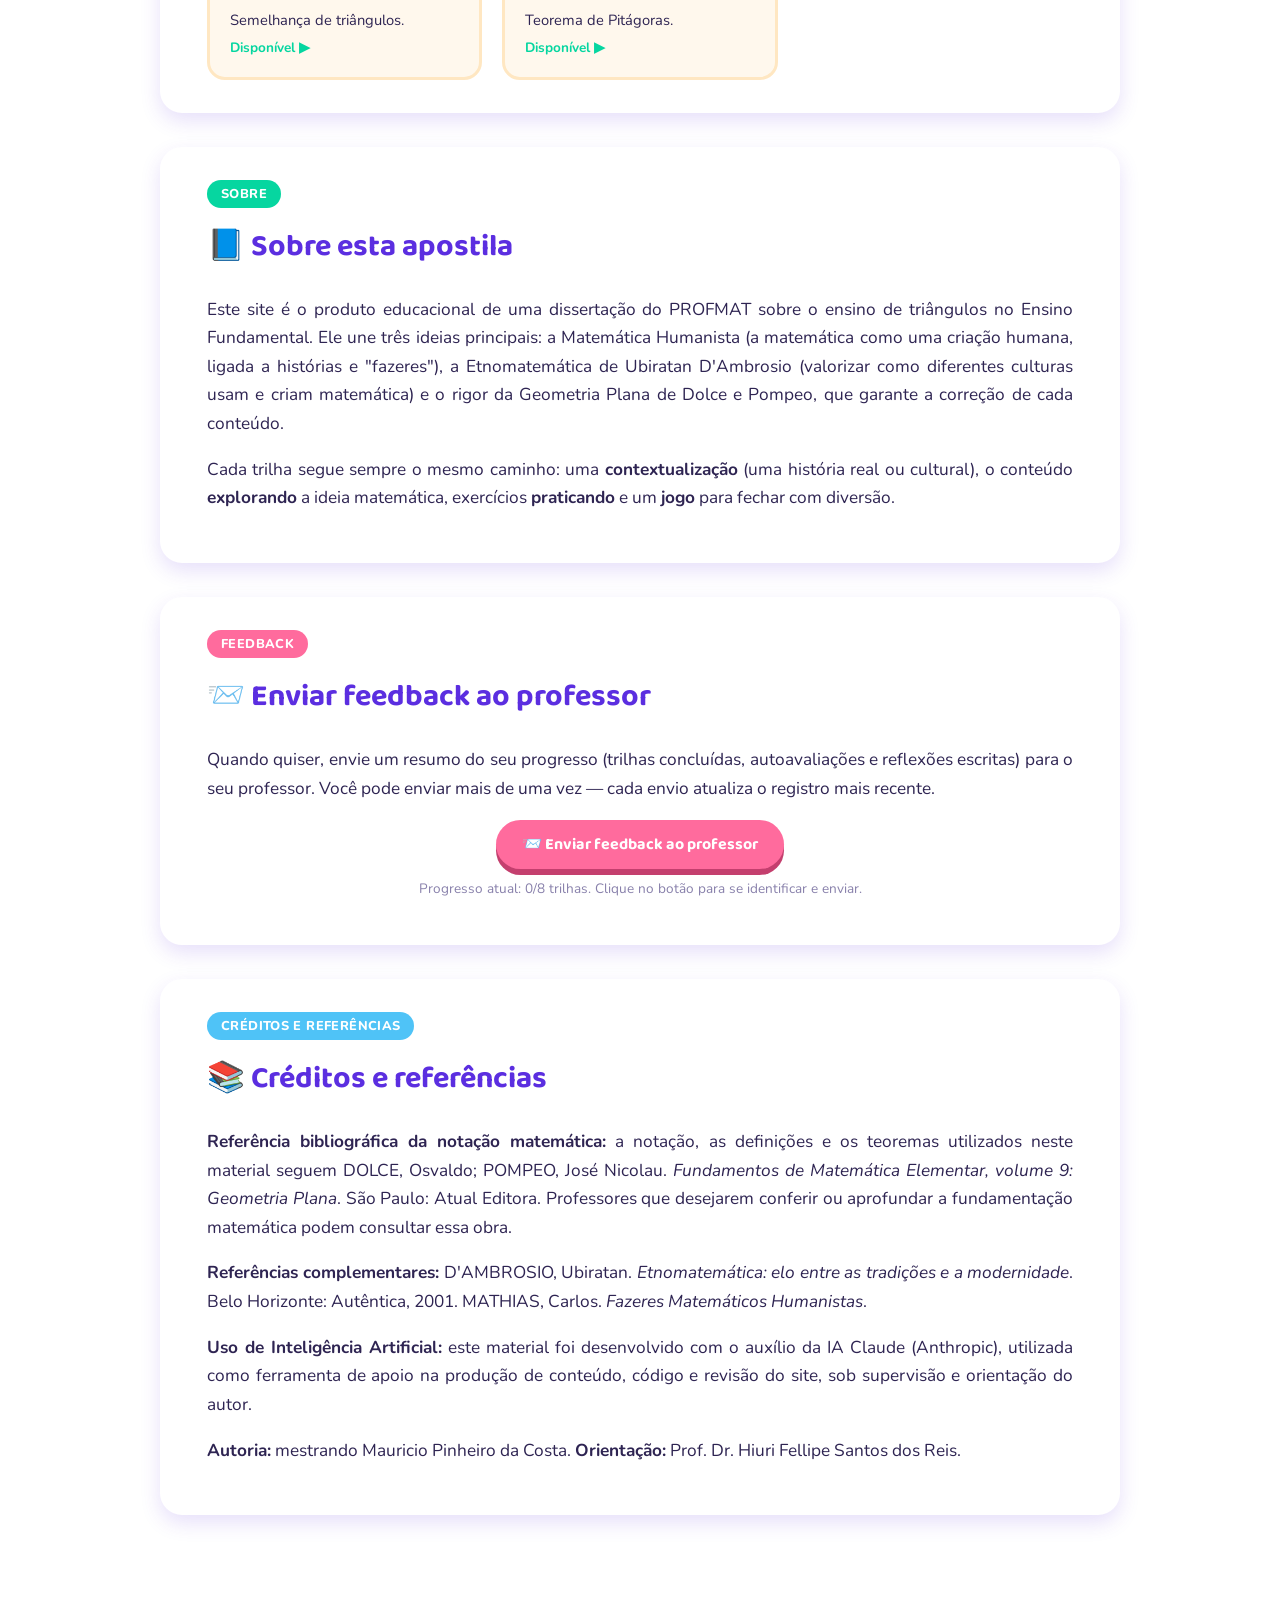
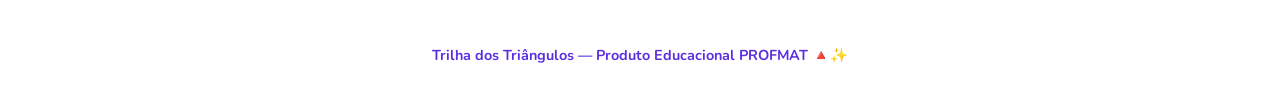
==== commit f200f868: "Adiciona feedback ao professor: botao no index + integracao com Apps Script" ====
--- a/index.html
+++ b/index.html
@@ -137,6 +137,16 @@
     <p class="lead">Cada trilha segue sempre o mesmo caminho: uma <strong>contextualização</strong> (uma história real ou cultural), o conteúdo <strong>explorando</strong> a ideia matemática, exercícios <strong>praticando</strong> e um <strong>jogo</strong> para fechar com diversão.</p>
   </section>
 
+  <section class="section-card" id="feedback-professor">
+    <span class="tag rosa">FEEDBACK</span>
+    <h2>📨 Enviar feedback ao professor</h2>
+    <p class="lead">Quando quiser, envie um resumo do seu progresso (trilhas concluídas, autoavaliações e reflexões escritas) para o seu professor. Você pode enviar mais de uma vez — cada envio atualiza o registro mais recente.</p>
+    <div class="center" style="margin-top:10px;">
+      <button class="btn rosa" id="btnEnviarFeedback" onclick="enviarFeedbackProfessor()">📨 Enviar feedback ao professor</button>
+    </div>
+    <p class="assess-footer" id="feedbackEnvioStatus" style="text-align:center; margin-top:10px;">Carregando progresso...</p>
+  </section>
+
   <section class="section-card" id="creditos">
     <span class="tag azul">CRÉDITOS E REFERÊNCIAS</span>
     <h2>📚 Créditos e referências</h2>
--- a/style.css
+++ b/style.css
@@ -116,6 +116,7 @@
 .btn:active{ transform: translateY(3px); box-shadow: 0 2px 0 var(--roxo-escuro); }
 .btn.laranja{ background: var(--laranja); box-shadow: 0 6px 0 #C85A17; }
 .btn.verde{ background: var(--verde); box-shadow: 0 6px 0 #039073; }
+.btn.rosa{ background: var(--rosa); box-shadow: 0 6px 0 #C43F6E; }
 .btn:disabled, .btn.disabled{ background:#D8D3EA; box-shadow:0 6px 0 #b9b2d6; cursor:not-allowed; color:#8880ab; }
 
 /* ---------- Hero (index) ---------- */
@@ -312,3 +313,4 @@
 .star-btn{ background:none; border:none; font-size:1.3rem; cursor:pointer; color:#E4DEFB; padding:2px; transition: color .1s ease; }
 .star-btn.filled{ color: var(--amarelo); }
 .assess-footer{ margin-top:16px; font-size:0.85rem; color:#8880ab; }
+p, .lead, .balaozinho, .contexto-flex .texto { text-align: justify; }
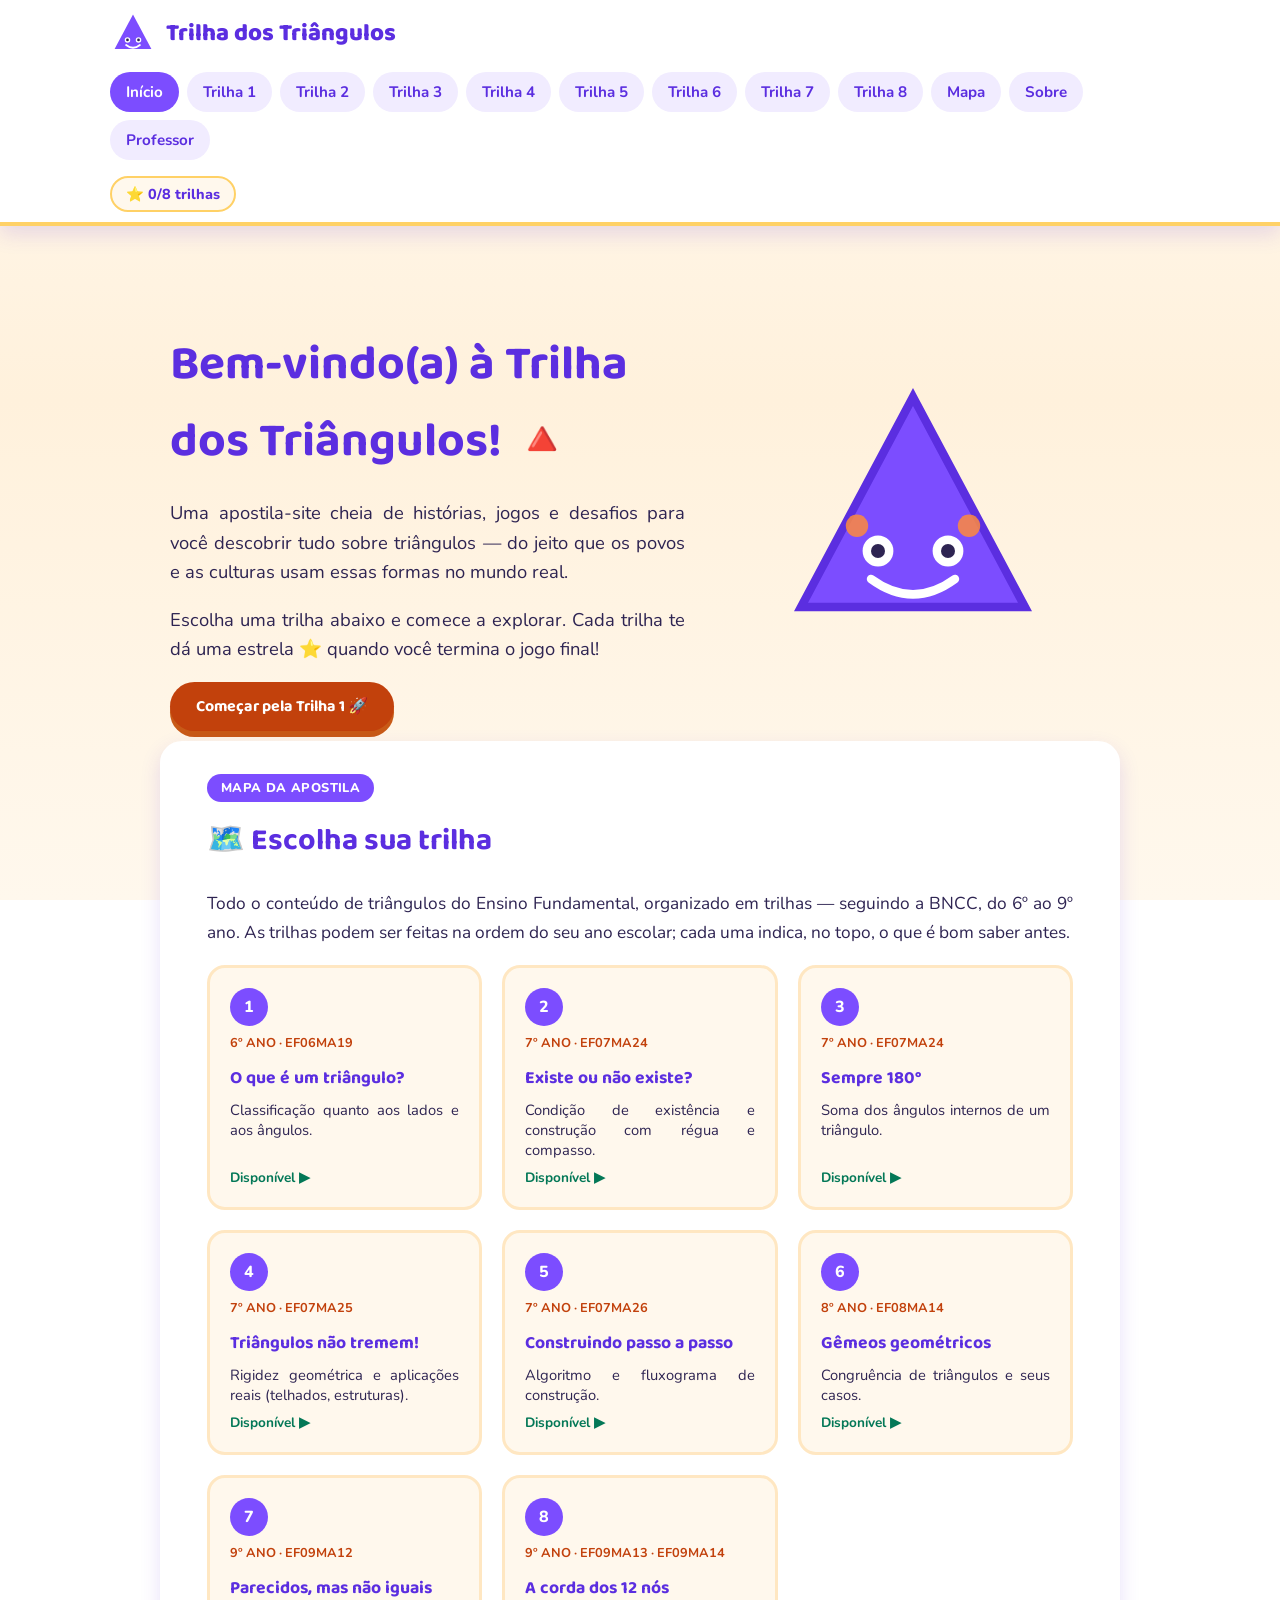
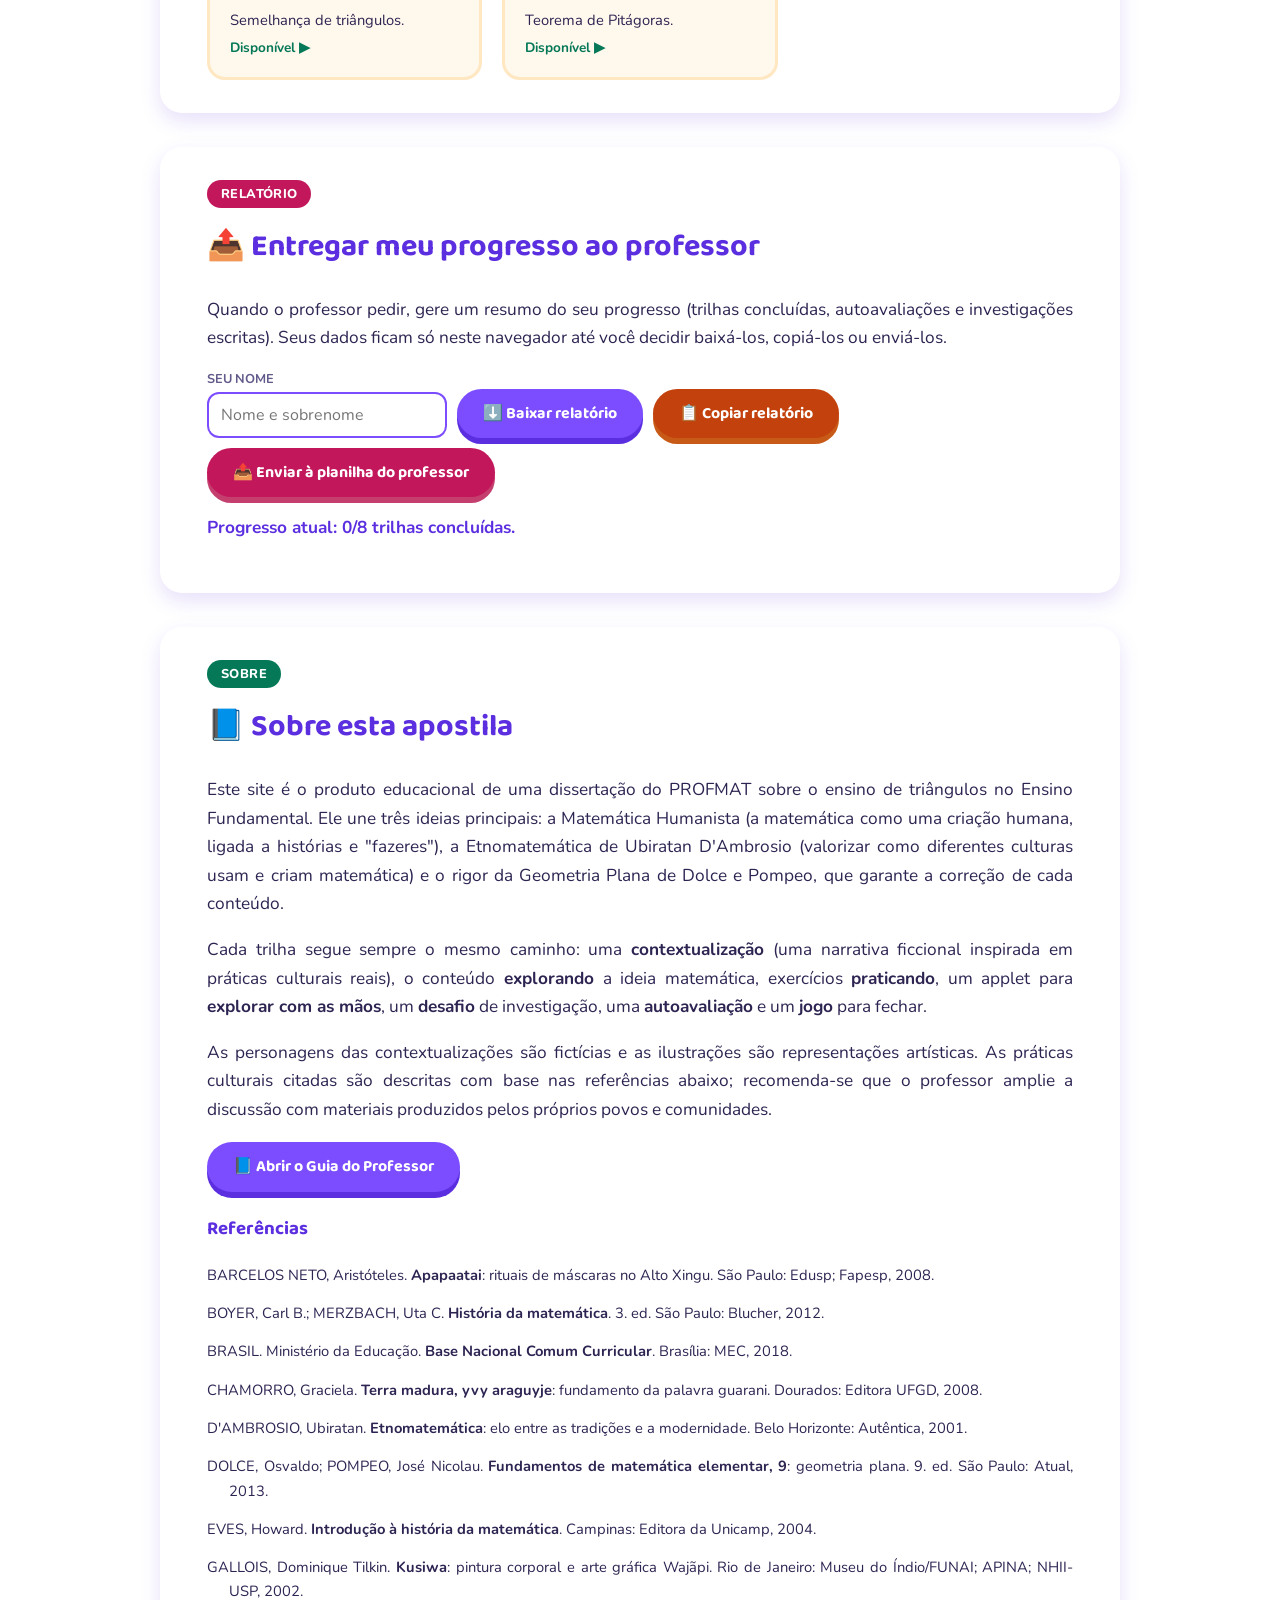
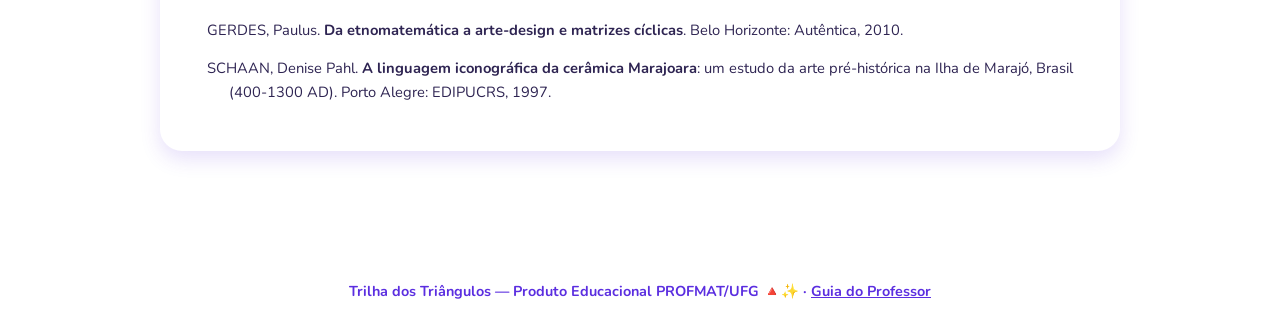
==== commit 1a64f477: "Versão revisada pelo orientador" ====
--- a/index.html
+++ b/index.html
@@ -4,17 +4,19 @@
 <meta charset="UTF-8">
 <meta name="viewport" content="width=device-width, initial-scale=1.0">
 <title>Trilha dos Triângulos</title>
+<meta name="description" content="Trilha dos Triângulos: produto educacional PROFMAT/UFG sobre triângulos no Ensino Fundamental (BNCC, 6º ao 9º ano).">
 <link rel="stylesheet" href="style.css">
 </head>
 <body>
+<a class="pular" href="#conteudo">Pular para o conteúdo</a>
 
 <header class="site-header">
   <div class="header-inner">
     <a href="index.html" class="brand">
-      <svg class="mascote" viewBox="0 0 100 100"><polygon points="50,10 90,85 10,85" fill="#7C4DFF"/><circle cx="38" cy="65" r="6" fill="#fff"/><circle cx="62" cy="65" r="6" fill="#fff"/><circle cx="38" cy="65" r="3" fill="#2E2452"/><circle cx="62" cy="65" r="3" fill="#2E2452"/><path d="M35 76 Q50 88 65 76" stroke="#fff" stroke-width="4" fill="none" stroke-linecap="round"/></svg>
+      <svg class="mascote" viewBox="0 0 100 100" aria-hidden="true"><polygon points="50,10 90,85 10,85" fill="#7C4DFF"/><circle cx="38" cy="65" r="6" fill="#fff"/><circle cx="62" cy="65" r="6" fill="#fff"/><circle cx="38" cy="65" r="3" fill="#2E2452"/><circle cx="62" cy="65" r="3" fill="#2E2452"/><path d="M35 76 Q50 88 65 76" stroke="#fff" stroke-width="4" fill="none" stroke-linecap="round"/></svg>
       Trilha dos Triângulos
     </a>
-    <nav class="main-nav">
+    <nav class="main-nav" aria-label="Navegação principal">
       <a href="index.html" class="active">Início</a>
       <a href="trilha1.html">Trilha 1</a>
       <a href="trilha2.html">Trilha 2</a>
@@ -26,13 +28,13 @@
       <a href="trilha8.html">Trilha 8</a>
       <a href="#mapa">Mapa</a>
       <a href="#sobre">Sobre</a>
-      <a href="#creditos">Créditos</a>
+      <a href="professor.html">Professor</a>
     </nav>
     <div class="progresso-pill" data-progresso-pill>⭐ 0/8 trilhas</div>
   </div>
 </header>
 
-<main class="container">
+<main class="container" id="conteudo">
 
   <section class="hero">
     <div class="hero-text">
@@ -59,13 +61,13 @@
   <section class="section-card" id="mapa">
     <span class="tag roxo">MAPA DA APOSTILA</span>
     <h2>🗺️ Escolha sua trilha</h2>
-    <p class="lead">Todo o conteúdo de triângulos do Ensino Fundamental, organizado em trilhas — seguindo a BNCC, do 6º ao 9º ano.</p>
+    <p class="lead">Todo o conteúdo de triângulos do Ensino Fundamental, organizado em trilhas — seguindo a BNCC, do 6º ao 9º ano. As trilhas podem ser feitas na ordem do seu ano escolar; cada uma indica, no topo, o que é bom saber antes.</p>
 
     <div class="trilhas-grid">
 
       <a href="trilha1.html" class="trilha-card disponivel" style="text-decoration:none;">
         <div class="num">1</div>
-        <span class="serie">6º ANO</span>
+        <span class="serie">6º ANO · EF06MA19</span>
         <h3>O que é um triângulo?</h3>
         <p>Classificação quanto aos lados e aos ângulos.</p>
         <span class="status" data-trilha-status="trilha1">Disponível ▶</span>
@@ -73,7 +75,7 @@
 
       <a href="trilha2.html" class="trilha-card disponivel" style="text-decoration:none;">
         <div class="num">2</div>
-        <span class="serie">7º ANO</span>
+        <span class="serie">7º ANO · EF07MA24</span>
         <h3>Existe ou não existe?</h3>
         <p>Condição de existência e construção com régua e compasso.</p>
         <span class="status" data-trilha-status="trilha2">Disponível ▶</span>
@@ -81,7 +83,7 @@
 
       <a href="trilha3.html" class="trilha-card disponivel" style="text-decoration:none;">
         <div class="num">3</div>
-        <span class="serie">7º ANO</span>
+        <span class="serie">7º ANO · EF07MA24</span>
         <h3>Sempre 180°</h3>
         <p>Soma dos ângulos internos de um triângulo.</p>
         <span class="status" data-trilha-status="trilha3">Disponível ▶</span>
@@ -89,7 +91,7 @@
 
       <a href="trilha4.html" class="trilha-card disponivel" style="text-decoration:none;">
         <div class="num">4</div>
-        <span class="serie">7º ANO</span>
+        <span class="serie">7º ANO · EF07MA25</span>
         <h3>Triângulos não tremem!</h3>
         <p>Rigidez geométrica e aplicações reais (telhados, estruturas).</p>
         <span class="status" data-trilha-status="trilha4">Disponível ▶</span>
@@ -97,7 +99,7 @@
 
       <a href="trilha5.html" class="trilha-card disponivel" style="text-decoration:none;">
         <div class="num">5</div>
-        <span class="serie">7º ANO</span>
+        <span class="serie">7º ANO · EF07MA26</span>
         <h3>Construindo passo a passo</h3>
         <p>Algoritmo e fluxograma de construção.</p>
         <span class="status" data-trilha-status="trilha5">Disponível ▶</span>
@@ -105,7 +107,7 @@
 
       <a href="trilha6.html" class="trilha-card disponivel" style="text-decoration:none;">
         <div class="num">6</div>
-        <span class="serie">8º ANO</span>
+        <span class="serie">8º ANO · EF08MA14</span>
         <h3>Gêmeos geométricos</h3>
         <p>Congruência de triângulos e seus casos.</p>
         <span class="status" data-trilha-status="trilha6">Disponível ▶</span>
@@ -113,7 +115,7 @@
 
       <a href="trilha7.html" class="trilha-card disponivel" style="text-decoration:none;">
         <div class="num">7</div>
-        <span class="serie">9º ANO</span>
+        <span class="serie">9º ANO · EF09MA12</span>
         <h3>Parecidos, mas não iguais</h3>
         <p>Semelhança de triângulos.</p>
         <span class="status" data-trilha-status="trilha7">Disponível ▶</span>
@@ -121,7 +123,7 @@
 
       <a href="trilha8.html" class="trilha-card disponivel" style="text-decoration:none;">
         <div class="num">8</div>
-        <span class="serie">9º ANO</span>
+        <span class="serie">9º ANO · EF09MA13 · EF09MA14</span>
         <h3>A corda dos 12 nós</h3>
         <p>Teorema de Pitágoras.</p>
         <span class="status" data-trilha-status="trilha8">Disponível ▶</span>
@@ -130,38 +132,50 @@
     </div>
   </section>
 
+  <section class="section-card" id="feedback">
+    <span class="tag rosa">RELATÓRIO</span>
+    <h2>📤 Entregar meu progresso ao professor</h2>
+    <p class="lead">Quando o professor pedir, gere um resumo do seu progresso (trilhas concluídas, autoavaliações e investigações escritas). Seus dados ficam só neste navegador até você decidir baixá-los, copiá-los ou enviá-los.</p>
+    <div class="feedback-form">
+      <div><label for="feedbackNome">Seu nome</label><input type="text" id="feedbackNome" autocomplete="name" placeholder="Nome e sobrenome"></div>
+      <button type="button" class="btn" onclick="baixarRelatorio()">⬇️ Baixar relatório</button>
+      <button type="button" class="btn laranja" onclick="copiarRelatorio()">📋 Copiar relatório</button>
+      <button type="button" class="btn rosa" onclick="enviarFeedbackProfessor()">📤 Enviar à planilha do professor</button>
+    </div>
+    <p class="lead" id="feedbackEnvioStatus" aria-live="polite" style="font-weight:700; color:var(--roxo-escuro);">Carregando seu progresso...</p>
+  </section>
+
   <section class="section-card" id="sobre">
     <span class="tag verde">SOBRE</span>
     <h2>📘 Sobre esta apostila</h2>
     <p class="lead">Este site é o produto educacional de uma dissertação do PROFMAT sobre o ensino de triângulos no Ensino Fundamental. Ele une três ideias principais: a Matemática Humanista (a matemática como uma criação humana, ligada a histórias e "fazeres"), a Etnomatemática de Ubiratan D'Ambrosio (valorizar como diferentes culturas usam e criam matemática) e o rigor da Geometria Plana de Dolce e Pompeo, que garante a correção de cada conteúdo.</p>
-    <p class="lead">Cada trilha segue sempre o mesmo caminho: uma <strong>contextualização</strong> (uma história real ou cultural), o conteúdo <strong>explorando</strong> a ideia matemática, exercícios <strong>praticando</strong> e um <strong>jogo</strong> para fechar com diversão.</p>
-  </section>
+    <p class="lead">Cada trilha segue sempre o mesmo caminho: uma <strong>contextualização</strong> (uma narrativa ficcional inspirada em práticas culturais reais), o conteúdo <strong>explorando</strong> a ideia matemática, exercícios <strong>praticando</strong>, um applet para <strong>explorar com as mãos</strong>, um <strong>desafio</strong> de investigação, uma <strong>autoavaliação</strong> e um <strong>jogo</strong> para fechar.</p>
+    <p class="lead">As personagens das contextualizações são fictícias e as ilustrações são representações artísticas. As práticas culturais citadas são descritas com base nas referências abaixo; recomenda-se que o professor amplie a discussão com materiais produzidos pelos próprios povos e comunidades.</p>
+    <p class="lead"><a href="professor.html" class="btn">📘 Abrir o Guia do Professor</a></p>
 
-  <section class="section-card" id="feedback-professor">
-    <span class="tag rosa">FEEDBACK</span>
-    <h2>📨 Enviar feedback ao professor</h2>
-    <p class="lead">Quando quiser, envie um resumo do seu progresso (trilhas concluídas, autoavaliações e reflexões escritas) para o seu professor. Você pode enviar mais de uma vez — cada envio atualiza o registro mais recente.</p>
-    <div class="center" style="margin-top:10px;">
-      <button class="btn rosa" id="btnEnviarFeedback" onclick="enviarFeedbackProfessor()">📨 Enviar feedback ao professor</button>
+    <h3 style="color:#5B2EE0; margin-top:22px;">Referências</h3>
+    <div class="lead" style="font-size:0.92rem; text-align:left;">
+      <p style="margin:0 0 14px; padding-left:1.5em; text-indent:-1.5em;">BARCELOS NETO, Aristóteles. <strong>Apapaatai</strong>: rituais de máscaras no Alto Xingu. São Paulo: Edusp; Fapesp, 2008.</p>
+      <p style="margin:0 0 14px; padding-left:1.5em; text-indent:-1.5em;">BOYER, Carl B.; MERZBACH, Uta C. <strong>História da matemática</strong>. 3. ed. São Paulo: Blucher, 2012.</p>
+      <p style="margin:0 0 14px; padding-left:1.5em; text-indent:-1.5em;">BRASIL. Ministério da Educação. <strong>Base Nacional Comum Curricular</strong>. Brasília: MEC, 2018.</p>
+      <p style="margin:0 0 14px; padding-left:1.5em; text-indent:-1.5em;">CHAMORRO, Graciela. <strong>Terra madura, yvy araguyje</strong>: fundamento da palavra guarani. Dourados: Editora UFGD, 2008.</p>
+      <p style="margin:0 0 14px; padding-left:1.5em; text-indent:-1.5em;">D'AMBROSIO, Ubiratan. <strong>Etnomatemática</strong>: elo entre as tradições e a modernidade. Belo Horizonte: Autêntica, 2001.</p>
+      <p style="margin:0 0 14px; padding-left:1.5em; text-indent:-1.5em;">DOLCE, Osvaldo; POMPEO, José Nicolau. <strong>Fundamentos de matemática elementar, 9</strong>: geometria plana. 9. ed. São Paulo: Atual, 2013.</p>
+      <p style="margin:0 0 14px; padding-left:1.5em; text-indent:-1.5em;">EVES, Howard. <strong>Introdução à história da matemática</strong>. Campinas: Editora da Unicamp, 2004.</p>
+      <p style="margin:0 0 14px; padding-left:1.5em; text-indent:-1.5em;">GALLOIS, Dominique Tilkin. <strong>Kusiwa</strong>: pintura corporal e arte gráfica Wajãpi. Rio de Janeiro: Museu do Índio/FUNAI; APINA; NHII-USP, 2002.</p>
+      <p style="margin:0 0 14px; padding-left:1.5em; text-indent:-1.5em;">GERDES, Paulus. <strong>Da etnomatemática a arte-design e matrizes cíclicas</strong>. Belo Horizonte: Autêntica, 2010.</p>
+      <p style="margin:0 0 14px; padding-left:1.5em; text-indent:-1.5em;">SCHAAN, Denise Pahl. <strong>A linguagem iconográfica da cerâmica Marajoara</strong>: um estudo da arte pré-histórica na Ilha de Marajó, Brasil (400-1300 AD). Porto Alegre: EDIPUCRS, 1997.</p>
     </div>
-    <p class="assess-footer" id="feedbackEnvioStatus" style="text-align:center; margin-top:10px;">Carregando progresso...</p>
-  </section>
-
-  <section class="section-card" id="creditos">
-    <span class="tag azul">CRÉDITOS E REFERÊNCIAS</span>
-    <h2>📚 Créditos e referências</h2>
-    <p class="lead"><strong>Referência bibliográfica da notação matemática:</strong> a notação, as definições e os teoremas utilizados neste material seguem DOLCE, Osvaldo; POMPEO, José Nicolau. <em>Fundamentos de Matemática Elementar, volume 9: Geometria Plana</em>. São Paulo: Atual Editora. Professores que desejarem conferir ou aprofundar a fundamentação matemática podem consultar essa obra.</p>
-    <p class="lead"><strong>Referências complementares:</strong> D'AMBROSIO, Ubiratan. <em>Etnomatemática: elo entre as tradições e a modernidade</em>. Belo Horizonte: Autêntica, 2001. MATHIAS, Carlos. <em>Fazeres Matemáticos Humanistas</em>.</p>
-    <p class="lead"><strong>Uso de Inteligência Artificial:</strong> este material foi desenvolvido com o auxílio da IA Claude (Anthropic), utilizada como ferramenta de apoio na produção de conteúdo, código e revisão do site, sob supervisão e orientação do autor.</p>
-    <p class="lead"><strong>Autoria:</strong> mestrando Mauricio Pinheiro da Costa. <strong>Orientação:</strong> Prof. Dr. Hiuri Fellipe Santos dos Reis.</p>
   </section>
 
 </main>
 
 <footer class="site-footer">
-  Trilha dos Triângulos — Produto Educacional PROFMAT 🔺✨
+  Trilha dos Triângulos — Produto Educacional PROFMAT/UFG 🔺✨ · <a href="professor.html" style="text-decoration:underline;">Guia do Professor</a>
 </footer>
 
 <script src="script.js"></script>
 </body>
+
+
 </html>
--- a/style.css
+++ b/style.css
@@ -4,11 +4,11 @@
 :root{
   --roxo: #7C4DFF;
   --roxo-escuro: #5B2EE0;
-  --laranja: #FF8A3D;
+  --laranja: #C2410C;   /* revisado: contraste AA com texto branco */
   --amarelo: #FFD166;
-  --verde: #06D6A0;
-  --rosa: #FF6B9D;
-  --azul: #4FC3F7;
+  --verde: #047857;
+  --rosa: #C2185B;
+  --azul: #0369A1;
   --creme: #FFF8ED;
   --texto: #2E2452;
   --branco: #FFFFFF;
@@ -117,7 +117,7 @@
 .btn.laranja{ background: var(--laranja); box-shadow: 0 6px 0 #C85A17; }
 .btn.verde{ background: var(--verde); box-shadow: 0 6px 0 #039073; }
 .btn.rosa{ background: var(--rosa); box-shadow: 0 6px 0 #C43F6E; }
-.btn:disabled, .btn.disabled{ background:#D8D3EA; box-shadow:0 6px 0 #b9b2d6; cursor:not-allowed; color:#8880ab; }
+.btn:disabled, .btn.disabled{ background:#D8D3EA; box-shadow:0 6px 0 #b9b2d6; cursor:not-allowed; color:#625A8A; }
 
 /* ---------- Hero (index) ---------- */
 .hero{
@@ -157,7 +157,12 @@
 .trilha-card.disponivel .status{ color: var(--verde); }
 
 /* ---------- Contextualização ---------- */
-.contexto-flex{ display:flex; gap: 26px; align-items:center; flex-wrap: wrap-reverse; }
+.contexto-flex{ display:flex; gap: 26px; align-items:flex-start; flex-wrap: wrap; }
+@media (max-width: 700px){ .contexto-flex .imagem{ order:-1; } }
+/* gravura alinhada ao topo: começa na altura da 1ª linha do texto */
+.contexto-flex .texto > :first-child{ margin-top:0; }
+.contexto-flex .imagem{ align-self:flex-start; }
+.contexto-flex .imagem figure, .contexto-flex .imagem img{ margin-top:0; }
 .contexto-flex .imagem{ flex: 1 1 280px; }
 .contexto-flex .texto{ flex: 2 1 340px; }
 .balaozinho{
@@ -222,7 +227,8 @@
 .center{ text-align:center; }
 
 @media (max-width: 600px){
-  .main-nav{ display:none; }
+  .main-nav{ display:flex; flex-wrap:nowrap; overflow-x:auto; width:100%; padding-bottom:6px; -webkit-overflow-scrolling:touch; }
+  .main-nav a{ white-space:nowrap; }
 }
 
 /* ===== Adições — exercícios extras da Trilha 1 ===== */
@@ -238,7 +244,7 @@
   border:1px solid #FFE7C2; margin-top:14px; border-radius: 10px; overflow:hidden;
 }
 .ro-cell{ background:#fff; padding:9px 8px; text-align:center; }
-.ro-cell .k{ display:block; color:#8880ab; font-size:0.7rem; text-transform:uppercase; letter-spacing:.04em; margin-bottom:3px; font-weight:700; }
+.ro-cell .k{ display:block; color:#625A8A; font-size:0.7rem; text-transform:uppercase; letter-spacing:.04em; margin-bottom:3px; font-weight:700; }
 .ro-cell .v{ font-weight:800; font-size:0.95rem; color: var(--roxo-escuro); }
 .badges{ display:flex; gap:8px; margin-top:12px; flex-wrap:wrap; }
 .badge{
@@ -247,7 +253,7 @@
 }
 .badge.on{ background: var(--roxo); border-color: var(--roxo); color:#fff; }
 .badge.on.aviso{ background: var(--rosa); border-color: var(--rosa); }
-.hint{ font-size:0.85rem; color:#8880ab; margin-top:10px; }
+.hint{ font-size:0.85rem; color:#625A8A; margin-top:10px; }
 .handle{ cursor:grab; }
 .handle:active{ cursor:grabbing; }
 
@@ -270,7 +276,7 @@
   margin-top:22px; padding:18px; border:2px dashed var(--roxo); border-radius:16px;
 }
 .nt-row{ display:flex; gap:10px; flex-wrap:wrap; align-items:flex-end; margin-top:10px; }
-.nt-field label{ display:block; font-weight:700; font-size:0.75rem; text-transform:uppercase; color:#8880ab; margin-bottom:4px; }
+.nt-field label{ display:block; font-weight:700; font-size:0.75rem; text-transform:uppercase; color:#625A8A; margin-bottom:4px; }
 .nt-field input{
   width:76px; font-size:1rem; padding:8px; border:2px solid var(--roxo); border-radius:10px; font-family:'Nunito',sans-serif;
 }
@@ -312,5 +318,48 @@
 .stars{ display:flex; gap:3px; }
 .star-btn{ background:none; border:none; font-size:1.3rem; cursor:pointer; color:#E4DEFB; padding:2px; transition: color .1s ease; }
 .star-btn.filled{ color: var(--amarelo); }
-.assess-footer{ margin-top:16px; font-size:0.85rem; color:#8880ab; }
+.assess-footer{ margin-top:16px; font-size:0.85rem; color:#625A8A; }
 p, .lead, .balaozinho, .contexto-flex .texto { text-align: justify; }
+
+
+/* ================================================================
+   REVISÃO (2026): acessibilidade, toque e novos componentes
+================================================================ */
+/* Arrastar no celular: impede que o gesto role a página */
+.applet-card svg, .rigidez-stage svg, #svgModeloT6, #svgCopiaT6, #svgPitagorasT8{ touch-action:none; -webkit-user-select:none; user-select:none; }
+.handle{ touch-action:none; }
+
+/* Foco visível para navegação por teclado */
+a:focus-visible, button:focus-visible, input:focus-visible, textarea:focus-visible, .quiz-opcao:focus-visible, [tabindex]:focus-visible{
+  outline: 3px solid #1D4ED8; outline-offset: 3px; border-radius: 10px;
+}
+.pular{ position:absolute; left:-9999px; top:0; background:#2E2452; color:#fff; padding:10px 16px; z-index:100; border-radius:0 0 12px 0; }
+.pular:focus{ left:0; }
+
+/* Opções de quiz agora são botões de verdade */
+button.quiz-opcao{ font:inherit; text-align:left; width:100%; cursor:pointer; }
+
+/* Nota de autoria / fontes da narrativa */
+.nota-narrativa{ margin-top:14px; font-size:0.82rem; line-height:1.5; color:#4A4270; background:#F4F0FF; border-left:4px solid var(--roxo-escuro); padding:10px 14px; border-radius:10px; }
+.nota-narrativa strong{ color:var(--roxo-escuro); }
+
+/* Caixas de demonstração / aprofundamento */
+.demo-box{ background:#FFFFFF; border:2px dashed #C9C2E6; border-radius:18px; padding:16px 20px; margin:18px 0; }
+.demo-box h3{ margin-top:0; color:var(--roxo-escuro); }
+.demo-box ol, .demo-box ul{ line-height:1.75; padding-left:22px; }
+.demo-box .passo-figura{ max-width:420px; margin:10px auto; }
+.cuidado{ background:#FFF4E5; border-left:4px solid var(--laranja); padding:10px 14px; border-radius:10px; margin:14px 0; font-size:0.95rem; }
+.bncc-chip{ display:inline-block; font-size:0.75rem; font-weight:800; background:#2E2452; color:#fff; padding:3px 10px; border-radius:999px; margin-left:6px; vertical-align:middle; letter-spacing:.03em; }
+
+/* Bloco de feedback */
+.feedback-form{ display:flex; gap:10px; flex-wrap:wrap; align-items:flex-end; margin:10px 0 14px; }
+.feedback-form label{ display:block; font-weight:700; font-size:0.8rem; color:#625A8A; text-transform:uppercase; margin-bottom:4px; }
+.feedback-form input{ font:inherit; padding:10px 12px; border:2px solid var(--roxo); border-radius:12px; min-width:240px; }
+
+/* Guia do professor */
+.tabela-guia{ width:100%; border-collapse:collapse; font-size:0.92rem; margin:12px 0; }
+.tabela-guia th, .tabela-guia td{ border:1px solid #E4DEFB; padding:8px 10px; text-align:left; vertical-align:top; }
+.tabela-guia th{ background:#F1ECFF; color:var(--roxo-escuro); }
+.tabela-wrap{ overflow-x:auto; }
+
+@media (prefers-reduced-motion: reduce){ *{ animation:none !important; transition:none !important; scroll-behavior:auto !important; } }
